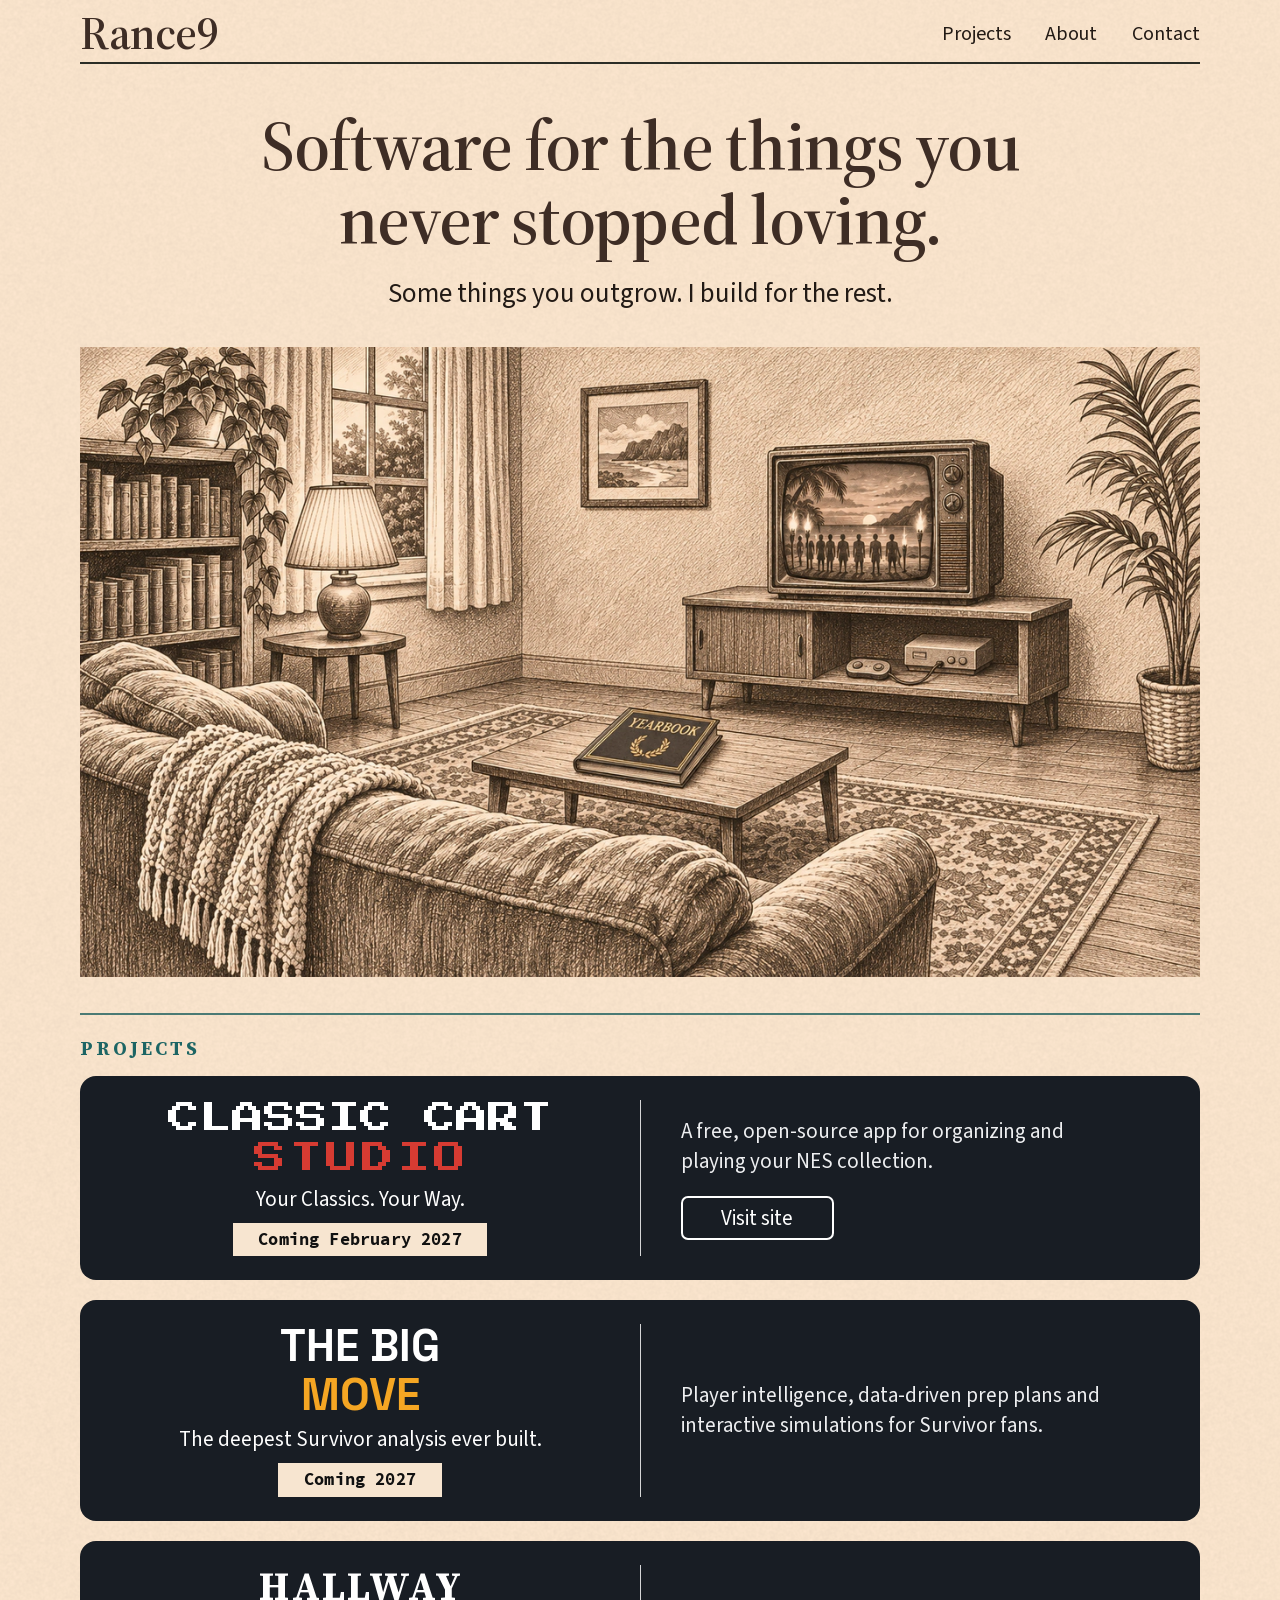
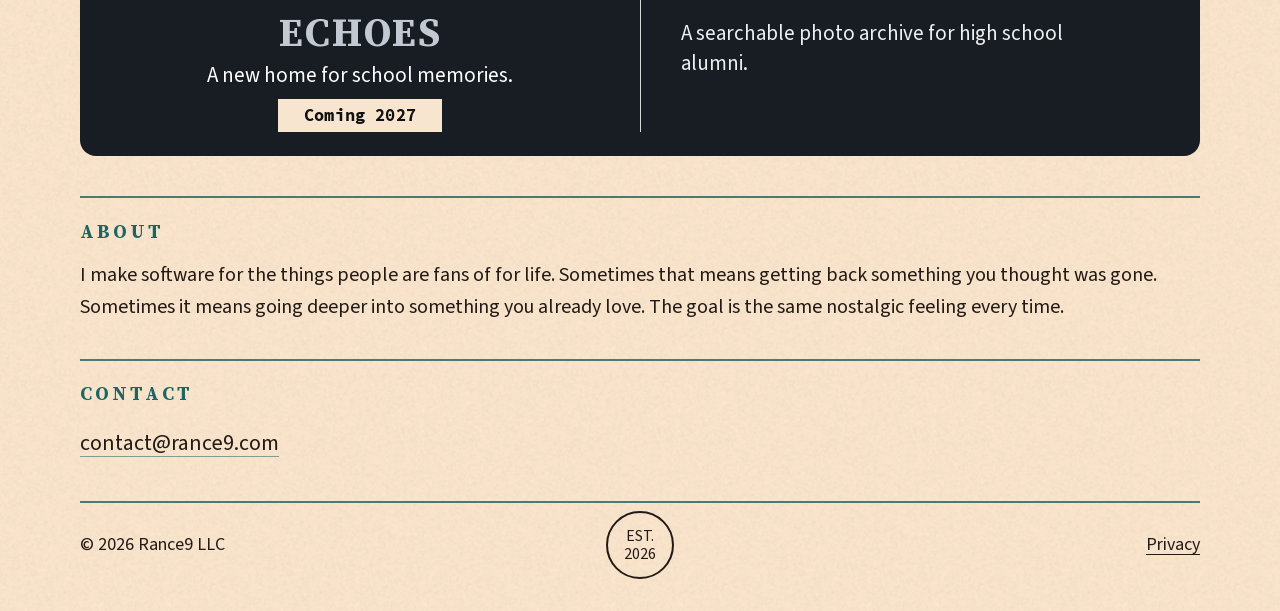
==== index.html @ 5130f021 "Rename Products to Projects, speak in the first person, light the way back - "Products" becomes "Pro" ====
<!doctype html>
<html lang="en">
<head>
  <meta charset="utf-8">
  <meta name="viewport" content="width=device-width, initial-scale=1">
  <meta http-equiv="Content-Security-Policy" content="default-src 'none'; img-src 'self'; style-src 'self'; font-src 'self'; script-src 'self'; base-uri 'none'; form-action 'none'; object-src 'none'">
  <title>Rance9</title>
  <meta name="description" content="Software for the things you never stopped loving.">
  <link rel="canonical" href="https://rance9.com/">
  <meta name="color-scheme" content="light">
  <meta name="theme-color" content="#F7E2CA">
  <meta property="og:type" content="website">
  <meta property="og:site_name" content="Rance9">
  <meta property="og:title" content="Rance9">
  <meta property="og:description" content="Software for the things you never stopped loving.">
  <meta property="og:url" content="https://rance9.com/">
  <meta property="og:image" content="https://rance9.com/assets/images/social-preview.png">
  <meta property="og:image:type" content="image/png">
  <meta property="og:image:width" content="1200">
  <meta property="og:image:height" content="630">
  <meta property="og:image:alt" content="The Rance9 name in a dark serif on cream paper, above a thin teal rule and the line: Software for the things you never stopped loving.">
  <meta name="twitter:card" content="summary_large_image">
  <meta name="twitter:title" content="Rance9">
  <meta name="twitter:description" content="Software for the things you never stopped loving.">
  <meta name="twitter:image" content="https://rance9.com/assets/images/social-preview.png">
  <meta name="twitter:image:alt" content="The Rance9 name in a dark serif on cream paper, above a thin teal rule and the line: Software for the things you never stopped loving.">
  <link rel="icon" href="assets/icons/favicon.ico" sizes="16x16 32x32 48x48">
  <link rel="icon" href="assets/icons/favicon.svg" type="image/svg+xml">
  <link rel="apple-touch-icon" href="assets/icons/apple-touch-icon.png">
  <link rel="preload" href="assets/fonts/SourceSerif4Display-Semibold.woff2" as="font" type="font/woff2" crossorigin>
  <link rel="preload" href="assets/fonts/SourceSans3-Regular.woff2" as="font" type="font/woff2" crossorigin>
  <link rel="stylesheet" href="assets/css/styles.css">
  <script src="assets/js/easter-egg.js" defer></script>
</head>
<body>
  <a class="skip-link" href="#main">Skip to content</a>

  <header class="site-header">
    <div class="wrap header-inner">
      <a class="wordmark" href="./" aria-current="page">Rance9</a>
      <nav class="site-nav" aria-label="Main">
        <ul>
          <li><a href="#projects">Projects</a></li>
          <li><a href="#about">About</a></li>
          <li><a href="#contact">Contact</a></li>
        </ul>
      </nav>
    </div>
  </header>

  <main id="main" tabindex="-1">
    <div class="wrap">
      <section class="intro" aria-labelledby="headline">
        <h1 id="headline">Software for the things you never stopped loving.</h1>
        <p class="lede">Some things you outgrow. I build for the rest.</p>
        <div class="hero">
          <picture>
            <source type="image/webp"
              srcset="assets/images/hero-640.webp 640w, assets/images/hero-960.webp 960w, assets/images/hero-1280.webp 1280w, assets/images/hero-1672.webp 1672w, assets/images/hero-2560.webp 2560w, assets/images/hero-3344.webp 3344w"
              sizes="(min-width: 1200px) 1120px, (min-width: 800px) calc(100vw - 80px), 90vw">
            <img src="assets/images/hero-1280.jpg" width="1672" height="941" fetchpriority="high"
              alt="Sepia engraving of a living room with a sofa, bookshelves, a yearbook on a coffee table, and a vintage television and game console.">
          </picture>
          <svg class="room-dark" viewBox="0 0 1280 720" preserveAspectRatio="none" focusable="false" aria-hidden="true" data-room-dark hidden>
            <defs>
              <radialGradient id="rd-falloff" gradientUnits="userSpaceOnUse" cx="887" cy="205" r="560">
                <stop offset="0" stop-color="#000"/>
                <stop offset="0.16" stop-color="#3A3A3A"/>
                <stop offset="0.45" stop-color="#C8C8C8"/>
                <stop offset="1" stop-color="#FFF"/>
              </radialGradient>
              <radialGradient id="rd-moon" gradientUnits="userSpaceOnUse" cx="320" cy="110" r="190">
                <stop offset="0" stop-color="#000" stop-opacity="0.55"/>
                <stop offset="1" stop-color="#000" stop-opacity="0"/>
              </radialGradient>
              <radialGradient id="rd-tvlight" gradientUnits="userSpaceOnUse" cx="887" cy="240" r="420">
                <stop offset="0" stop-color="#8FB8FF" stop-opacity="0.22"/>
                <stop offset="1" stop-color="#8FB8FF" stop-opacity="0"/>
              </radialGradient>
              <mask id="rd-mask" maskUnits="userSpaceOnUse" x="0" y="0" width="1280" height="720">
                <rect width="1280" height="720" fill="url(#rd-falloff)"/>
                <rect width="1280" height="720" fill="url(#rd-moon)"/>
                <use href="#hs-tv" fill="#000"/>
              </mask>
              <filter id="rd-glow" x="-50%" y="-50%" width="200%" height="200%">
                <feGaussianBlur stdDeviation="2.2" result="blur"/>
                <feMerge><feMergeNode in="blur"/><feMergeNode in="blur"/><feMergeNode in="SourceGraphic"/></feMerge>
              </filter>
              <path id="rd-star" d="M0-6L1.47-2.02 5.71-1.85 2.38.77 3.53 4.85 0 2.5-3.53 4.85-2.38.77-5.71-1.85-1.47-2.02Z"/>
            </defs>
            <rect width="1280" height="720" fill="#060918" fill-opacity="0.88" mask="url(#rd-mask)"/>
            <rect width="1280" height="720" fill="url(#rd-tvlight)"/>
            <g class="rd-glow" filter="url(#rd-glow)">
              <use href="#rd-star" transform="translate(468 42) rotate(10) scale(1.3)"/>
              <use href="#rd-star" transform="translate(530 178) rotate(-15) scale(.8)"/>
              <use href="#rd-star" transform="translate(640 18) scale(.55)"/>
              <use href="#rd-star" transform="translate(760 40) rotate(20)"/>
              <use href="#rd-star" transform="translate(835 72) scale(.6)"/>
              <use href="#rd-star" transform="translate(905 30) rotate(12) scale(.75)"/>
              <use href="#rd-star" transform="translate(1000 38) rotate(-8) scale(1.35)"/>
              <use href="#rd-star" transform="translate(1082 98) rotate(14) scale(.7)"/>
              <use href="#rd-star" transform="translate(1078 215) rotate(5) scale(.6)"/>
              <use href="#rd-star" transform="translate(745 232) rotate(30) scale(.85)"/>
              <use href="#rd-star" transform="translate(470 262) rotate(-20) scale(.7)"/>
            </g>
          </svg>
          <span class="rd-switch" aria-hidden="true"></span>
          <p class="rd-hint" aria-hidden="true" data-room-hint hidden><span class="rd-hint-keys">↑↑↓↓←→←→ B A</span><span class="rd-hint-touch">SWIPE ↑↑↓↓←→←→</span></p>
          <svg class="hotspots" viewBox="0 0 1280 720" preserveAspectRatio="none" focusable="false">
            <defs>
              <filter id="hotspot-glow" x="-25%" y="-25%" width="150%" height="150%">
                <feGaussianBlur in="SourceGraphic" stdDeviation="5" result="blur"/>
                <feMerge><feMergeNode in="blur"/><feMergeNode in="SourceGraphic"/></feMerge>
              </filter>
              <path id="hs-tv" vector-effect="non-scaling-stroke" d="M816 129H959Q973 129 973 143V254Q973 268 959 268H816Q802 268 802 254V143Q802 129 816 129Z"/>
              <path id="hs-console" vector-effect="non-scaling-stroke" d="M962 328L1044 331V365L1023 375L945 369L942 340Z"/>
              <path id="hs-controller" vector-effect="non-scaling-stroke" d="M887 356H916Q927 356 927 367.5Q927 379 916 379H887Q876 379 876 367.5Q876 356 887 356Z"/>
              <path id="hs-yearbook" vector-effect="non-scaling-stroke" d="M630 411L731 424L737 446L690 505L568 487L563 474Z"/>
              <path id="hs-lamp" vector-effect="non-scaling-stroke" d="M264 159L296 152H304L335 159L365 249L364 254L310 255L312 262L322 267L330 284V306L322 322L321 333H282L281 322L272 306L271 284L279 267L290 262L292 255L234 254L233 249Z"/>
              <path id="hs-picture" vector-effect="non-scaling-stroke" d="M573 47L716 37L718 184L573 183Z"/>
            </defs>
            <g class="hotspot" role="button" tabindex="0" aria-label="The Big Move" data-tv-trigger hidden>
              <use class="hs-halo" href="#hs-tv"/><use class="hs-shape" href="#hs-tv"/>
            </g>
            <a class="hotspot" href="https://classiccartstudio.com" target="_blank" rel="noopener" aria-label="Classic Cart Studio (opens in a new tab)" data-product-link="ccs">
              <use class="hs-halo" href="#hs-console"/><use class="hs-halo" href="#hs-controller"/>
              <use class="hs-shape" href="#hs-console"/><use class="hs-shape" href="#hs-controller"/>
            </a>
            <a class="hotspot" href="https://hallwayechoes.com" target="_blank" rel="noopener" aria-label="Hallway Echoes (opens in a new tab)" data-product-link="he">
              <use class="hs-halo" href="#hs-yearbook"/><use class="hs-shape" href="#hs-yearbook"/>
            </a>
            <g class="hotspot" aria-hidden="true" data-lamp hidden><use class="hs-shape" href="#hs-lamp"/></g>
            <g class="hotspot" role="button" tabindex="0" aria-label="Play Cartridge Catch" data-picture hidden>
              <use class="hs-halo" href="#hs-picture"/><use class="hs-shape" href="#hs-picture"/>
            </g>
          </svg>
          <div class="tv-ad" data-tv-ad hidden aria-hidden="true">
            <p class="tv-ad-title">The Big Move</p>
            <p class="tv-ad-release">Coming in 2027</p>
          </div>
          <div class="tv-game" role="group" aria-label="Cartridge Catch" tabindex="-1" data-game hidden>
            <canvas class="tv-game-screen" width="160" height="130" aria-hidden="true"></canvas>
            <button class="tv-game-close" type="button" aria-label="Close game" data-game-close>×</button>
          </div>
          <div class="bunny-hunt" role="group" aria-label="Dust Bunny Hunt" tabindex="-1" data-hunt hidden>
            <p class="hunt-hud" aria-hidden="true" data-hunt-hud hidden><span>BUSTED <b data-hunt-score>0</b></span><span>TIME <b data-hunt-time>30</b></span></p>
            <div class="hunt-field" data-hunt-field></div>
            <div class="hunt-card" data-hunt-card>
              <p class="hunt-kicker" data-hunt-kicker>SECRET UNLOCKED</p>
              <p class="hunt-title" data-hunt-title>DUST BUNNY HUNT</p>
              <p class="hunt-text" data-hunt-text></p>
              <button class="hunt-button" type="button" data-hunt-go>Start</button>
            </div>
            <button class="tv-game-close" type="button" aria-label="Close Dust Bunny Hunt" data-hunt-close>×</button>
          </div>
          <p class="visually-hidden" aria-live="polite" data-tv-status></p>
        </div>
      </section>

      <section class="section" id="projects" aria-labelledby="projects-label">
        <h2 class="section-label" id="projects-label">PROJECTS</h2>
        <article class="product-card" aria-labelledby="product-name" data-product="ccs">
          <div class="product-id">
            <h3 class="product-name" id="product-name"><span class="product-name-top">CLASSIC CART</span> <span class="product-name-bottom">STUDIO</span></h3>
            <p class="product-tagline">Your Classics. Your Way.</p>
            <p class="product-release">Coming February 2027</p>
          </div>
          <div class="product-info">
            <p class="product-description">A free, open-source app for organizing and playing your NES collection.</p>
            <a class="button" href="https://classiccartstudio.com" target="_blank" rel="noopener">Visit site<span class="visually-hidden"> (Classic Cart Studio, opens in a new tab)</span></a>
          </div>
        </article>
        <article class="product-card" aria-labelledby="product-name-tbm" data-product="tbm">
          <div class="product-id">
            <h3 class="product-name product-name--tbm" id="product-name-tbm"><span class="product-name-top">THE BIG</span> <span class="product-name-bottom">MOVE</span></h3>
            <p class="product-tagline">The deepest Survivor analysis ever built.</p>
            <p class="product-release">Coming 2027</p>
          </div>
          <div class="product-info">
            <p class="product-description">Player intelligence, data-driven prep plans and interactive simulations for Survivor fans.</p>
          </div>
        </article>
        <article class="product-card" aria-labelledby="product-name-he" data-product="he">
          <div class="product-id">
            <h3 class="product-name product-name--he" id="product-name-he"><span class="product-name-top">HALLWAY</span> <span class="product-name-bottom">ECHOES</span></h3>
            <p class="product-tagline">A new home for school memories.</p>
            <p class="product-release">Coming 2027</p>
          </div>
          <div class="product-info">
            <p class="product-description">A searchable photo archive for high school alumni.</p>
          </div>
        </article>
      </section>

      <section class="section" id="about" aria-labelledby="about-label">
        <h2 class="section-label" id="about-label">ABOUT</h2>
        <p class="body-copy">I make software for the things people are fans of for life. Sometimes that means getting back something you thought was gone. Sometimes it means going deeper into something you already love. The goal is the same nostalgic feeling every time.</p>
      </section>

      <section class="section" id="contact" aria-labelledby="contact-label">
        <h2 class="section-label" id="contact-label">CONTACT</h2>
        <p class="contact-line"><a class="email" href="mailto:contact@rance9.com">contact@rance9.com</a></p>
      </section>
    </div>
  </main>

  <footer class="site-footer">
    <div class="wrap footer-inner">
      <p class="copyright">© 2026 Rance9 LLC</p>
      <div class="stamp-wrap">
        <p class="stamp"><span aria-hidden="true">EST.<br>2026</span><span class="visually-hidden">Established 2026</span></p>
      </div>
      <p class="footer-link"><a href="privacy/">Privacy</a></p>
    </div>
  </footer>

  <dialog class="product-modal" aria-labelledby="product-modal-name" data-product-modal>
    <div class="product-modal-body">
      <h2 class="product-name product-modal-name" id="product-modal-name" data-modal-name>Classic Cart Studio</h2>
      <p class="product-tagline" data-modal-tagline></p>
      <p class="product-modal-blurb" data-modal-blurb></p>
      <p class="product-release" data-modal-release></p>
      <a class="pill" href="https://classiccartstudio.com" target="_blank" rel="noopener" data-modal-link>Visit site<span class="visually-hidden" data-modal-link-note></span></a>
      <button class="tv-game-close" type="button" aria-label="Close" data-modal-close>×</button>
    </div>
  </dialog>
</body>
</html>
---- assets/css/styles.css ----
/* Rance9 — site styles. Fonts are self-hosted; see assets/fonts for licences. */

@font-face {
  font-family: "Source Serif 4 Display";
  font-style: normal;
  font-weight: 600;
  font-display: swap;
  src: url("../fonts/SourceSerif4Display-Semibold.woff2") format("woff2");
}
@font-face {
  font-family: "Source Serif 4";
  font-style: normal;
  font-weight: 700;
  font-display: swap;
  src: url("../fonts/SourceSerif4-Bold.woff2") format("woff2");
}
@font-face {
  font-family: "Source Sans 3";
  font-style: normal;
  font-weight: 400;
  font-display: swap;
  src: url("../fonts/SourceSans3-Regular.woff2") format("woff2");
}
@font-face {
  font-family: "Source Code Pro";
  font-style: normal;
  font-weight: 700;
  font-display: swap;
  src: url("../fonts/SourceCodePro-Bold.woff2") format("woff2");
}
@font-face {
  font-family: "Press Start 2P";
  font-style: normal;
  font-weight: 400;
  font-display: swap;
  src: url("../fonts/PressStart2P-Regular.ttf") format("truetype");
}
@font-face {
  font-family: "Space Grotesk";
  font-style: normal;
  font-weight: 700;
  font-display: swap;
  src: url("../fonts/SpaceGrotesk-Bold.woff2") format("woff2");
}

:root {
  --paper: #F7E2CA;
  --ink: #221A15;
  --ink-brown: #3E2D25;
  --rule-dark: #2B2D26;
  --teal: #1D6564;
  --teal-rule: #4A7A74;
  --card: #181D24;
  --card-text: #FFFFFF;
  --card-soft: #EEEFF1;
  --card-rule: rgba(255, 255, 255, 0.82);
  --studio-red: #D63B32;
  --label-bg: #F7E5D0;
  --focus: #1D6564;
  --glow: #FFF4D6;
  --tbm-gold: #F5A623;
  --he-silver: #C3C9D2;

  --serif-display: "Source Serif 4 Display", "Source Serif 4", Georgia, "Times New Roman", serif;
  --serif: "Source Serif 4", Georgia, "Times New Roman", serif;
  --sans: "Source Sans 3", "Segoe UI", system-ui, -apple-system, "Helvetica Neue", Arial, sans-serif;
  --mono: "Source Code Pro", ui-monospace, Consolas, "Courier New", monospace;
  --pixel: "Press Start 2P", ui-monospace, monospace;
  --grotesk: "Space Grotesk", "Segoe UI", system-ui, -apple-system, Arial, sans-serif;
  --georgia: Georgia, "Source Serif 4", "Times New Roman", serif;

  --max: 1120px;
  --gutter: clamp(16px, 5vw, 40px);
}

*,
*::before,
*::after { box-sizing: border-box; }

[hidden] { display: none !important; }

html {
  -webkit-text-size-adjust: 100%;
  text-size-adjust: 100%;
}

body {
  margin: 0;
  background: var(--paper) url("../images/paper.webp") repeat;
  color: var(--ink);
  font-family: var(--sans);
  font-size: 1.125rem;
  line-height: 1.55;
  text-rendering: optimizeLegibility;
}

img,
svg { display: block; max-width: 100%; }

h1, h2, h3, p { margin: 0; }

a { color: inherit; }

:focus-visible {
  outline: 3px solid var(--focus);
  outline-offset: 3px;
  border-radius: 2px;
}
main:focus { outline: none; }

.visually-hidden {
  position: absolute !important;
  width: 1px;
  height: 1px;
  margin: -1px;
  padding: 0;
  overflow: hidden;
  clip: rect(0 0 0 0);
  clip-path: inset(50%);
  white-space: nowrap;
  border: 0;
}

.skip-link {
  position: absolute;
  left: var(--gutter);
  top: -200px;
  z-index: 10;
  padding: 0.6rem 1rem;
  background: var(--ink);
  color: var(--paper);
  font-weight: 400;
  text-decoration: none;
}
.skip-link:focus { top: 0.75rem; outline-color: var(--paper); outline-offset: 2px; }

.wrap {
  width: 100%;
  max-width: calc(var(--max) + 2 * var(--gutter));
  margin-inline: auto;
  padding-inline: var(--gutter);
}

/* Header ---------------------------------------------------------------- */

.header-inner {
  display: flex;
  flex-wrap: wrap;
  align-items: center;
  justify-content: space-between;
  column-gap: 1.5rem;
  padding-top: 0.5rem;
  padding-bottom: 0.35rem;
  position: relative;
}
.header-inner::after {
  content: "";
  position: absolute;
  left: var(--gutter);
  right: var(--gutter);
  bottom: 0;
  border-bottom: 2px solid var(--rule-dark);
}

.wordmark {
  font-family: var(--serif-display);
  font-weight: 600;
  font-size: clamp(2.125rem, 1.6rem + 1.6vw, 2.875rem);
  line-height: 1.1;
  letter-spacing: -0.01em;
  color: var(--ink-brown);
  text-decoration: none;
  display: inline-flex;
  align-items: center;
  min-height: 44px;
}

.site-nav ul {
  list-style: none;
  margin: 0;
  padding: 0;
  display: flex;
  flex-wrap: wrap;
  column-gap: clamp(0.25rem, 1.2vw, 1rem);
  margin-right: -0.6rem;
}
.site-nav a {
  display: inline-flex;
  align-items: center;
  min-height: 44px;
  padding: 0 0.6rem;
  font-size: 1.25rem;
  color: var(--ink);
  text-decoration: none;
  text-underline-offset: 0.25em;
  text-decoration-thickness: 1px;
}
.site-nav a:hover { text-decoration-line: underline; }

/* Intro ----------------------------------------------------------------- */

.intro {
  padding-top: clamp(1.75rem, 1rem + 2.5vw, 2.75rem);
  text-align: center;
}

.intro h1 {
  font-family: var(--serif-display);
  font-weight: 600;
  font-size: clamp(2.125rem, 1.15rem + 4.15vw, 4.375rem);
  line-height: 1.06;
  letter-spacing: -0.018em;
  color: var(--ink-brown);
  max-width: 11.4em;
  margin-inline: auto;
  text-wrap: pretty;
}

.lede {
  margin-top: clamp(0.75rem, 0.5rem + 0.8vw, 1.15rem);
  font-size: clamp(1.25rem, 1rem + 0.9vw, 1.6875rem);
  line-height: 1.35;
  color: var(--ink);
  text-wrap: balance;
}

.hero {
  position: relative;
  margin-top: clamp(1.5rem, 1rem + 1.8vw, 2.25rem);
}
.hero img {
  width: 100%;
  height: auto;
}

/* Lights out: the lamp darkens the room; the TV keeps glowing and
   glow-in-the-dark stars (and a hint) appear on the wall. */
.room-dark {
  position: absolute;
  inset: 0;
  width: 100%;
  height: 100%;
  max-width: none;
  pointer-events: none;
  opacity: 0;
  transition: opacity 0.45s ease;
}
.hero.is-dark .room-dark { opacity: 1; }
.room-dark .rd-glow { fill: #DDFFB8; }

/* The glow-in-the-dark hint under the picture: the keyboard code on
   computers, the swipe version on touch screens. HTML (not SVG) so it never
   shrinks below a readable size on phones. */
.rd-hint {
  position: absolute;
  left: 48%;
  top: 28%;
  transform: translateX(-50%);
  margin: 0;
  white-space: nowrap;
  font-family: var(--sans);
  font-size: clamp(9px, 1.05vw, 13px);
  line-height: 1.2;
  letter-spacing: 0.12em;
  color: #DDFFB8;
  text-shadow: 0 0 4px rgba(190, 255, 150, 0.9), 0 0 10px rgba(160, 255, 120, 0.6);
  pointer-events: none;
  opacity: 0;
  transition: opacity 0.45s ease;
}
.hero.is-dark .rd-hint { opacity: 1; }

/* In the dark, the lamp's switch glows so it is obvious how to turn the
   lights back on (the whole lamp stays clickable). Socket at (303, 258). */
.rd-switch {
  position: absolute;
  left: 23.672%;
  top: 35.833%;
  width: clamp(7px, 0.9%, 12px);
  aspect-ratio: 1 / 1;
  border-radius: 50%;
  transform: translate(-50%, -50%);
  background: #FFE7A3;
  box-shadow: 0 0 4px 2px rgba(255, 214, 120, 0.95), 0 0 14px 6px rgba(255, 196, 80, 0.5);
  pointer-events: none;
  opacity: 0;
  transition: opacity 0.45s ease;
}
.hero.is-dark .rd-switch {
  opacity: 1;
  animation: rd-switch-pulse 2.4s ease-in-out infinite;
}
@keyframes rd-switch-pulse {
  50% { box-shadow: 0 0 6px 3px rgba(255, 214, 120, 1), 0 0 24px 11px rgba(255, 196, 80, 0.6); }
}
.rd-hint-touch { display: none; }
@media (hover: none) and (pointer: coarse) {
  .rd-hint-keys { display: none; }
  .rd-hint-touch { display: inline; }
  /* With the lights out, swipes on the picture enter the code instead of scrolling. */
  .hero.is-dark { touch-action: none; }
}

/* Cartridge Catch: the TV screen zooms up into a small game. Position and
   size are set by the script (custom properties) so the screen grows out of
   the TV and stays on the page. */
.tv-game {
  position: absolute;
  z-index: 5;
  left: var(--game-x, 62.656%);
  top: var(--game-y, 17.917%);
  width: var(--game-w, 13.359%);
  height: var(--game-h, 19.306%);
  border-radius: 6% / 7.5%;
  overflow: hidden;
  background: #181D24;
  box-shadow: 0 0 0 3px #2B2D26, 0 12px 32px rgba(0, 0, 0, 0.45);
  touch-action: none;
  -webkit-user-select: none;
  user-select: none;
  transition: left 0.35s ease, top 0.35s ease, width 0.35s ease, height 0.35s ease;
}
.tv-game:focus { outline: none; }
.hero.is-dark .tv-game { box-shadow: 0 0 0 3px #2B2D26, 0 0 48px rgba(143, 184, 255, 0.45); }
.tv-game-screen {
  display: block;
  width: 100%;
  height: 100%;
  image-rendering: pixelated;
  cursor: pointer;
}
.tv-game[data-state="play"] .tv-game-screen { cursor: none; }
.tv-game-close {
  position: absolute;
  top: 6px;
  right: 6px;
  width: 32px;
  height: 32px;
  padding: 0;
  display: flex;
  align-items: center;
  justify-content: center;
  border: 2px solid var(--paper);
  border-radius: 50%;
  background: rgba(24, 29, 36, 0.85);
  color: var(--paper);
  font: 700 1.25rem/1 var(--sans);
  cursor: pointer;
}
.tv-game-close:focus-visible { outline: 3px solid var(--paper); outline-offset: 2px; }

/* Dust Bunny Hunt (secret): the whole picture is the playfield. */
.bunny-hunt {
  position: absolute;
  inset: 0;
  z-index: 4;
  -webkit-user-select: none;
  user-select: none;
  touch-action: manipulation;
}
.bunny-hunt:focus { outline: none; }
.hunt-hud {
  position: absolute;
  top: 8px;
  left: 50%;
  transform: translateX(-50%);
  display: flex;
  gap: 1.25em;
  margin: 0;
  padding: 0.6em 1em;
  border-radius: 8px;
  background: rgba(24, 29, 36, 0.88);
  color: var(--paper);
  font: 8px/1 var(--pixel);
  white-space: nowrap;
}
.hunt-hud b { color: var(--tbm-gold); font-weight: 400; }
@media (min-width: 560px) { .hunt-hud { font-size: 16px; } }
.hunt-field { position: absolute; inset: 0; }
.hunt-bunny {
  position: absolute;
  width: clamp(30px, 4.4%, 56px);
  padding: 10px; /* a 44 px+ tap target even when the bunny is small */
  box-sizing: content-box;
  border: 0;
  border-radius: 8px;
  background: none;
  transform: translate(-50%, calc(-100% + 10px));
  cursor: pointer;
}
.hunt-bunny svg {
  display: block;
  width: 100%;
  height: auto;
  transform-origin: 50% 100%;
  animation: hunt-pop 0.18s ease-out, hunt-wiggle 0.5s ease-in-out 0.18s infinite alternate;
}
.hunt-bunny.is-leaving svg { animation: hunt-hide 0.15s ease-in forwards; }
.hunt-bunny:focus-visible { outline: 3px solid var(--paper); outline-offset: 0; }
.hunt-poof {
  position: absolute;
  width: 0;
  height: 0;
  pointer-events: none;
}
.hunt-poof i {
  position: absolute;
  left: -2px;
  top: -2px;
  width: 4px;
  height: 4px;
  background: #A49F99;
  animation: hunt-puff 0.5s ease-out forwards;
}
.hunt-poof b {
  position: absolute;
  left: 0;
  top: -1.5em;
  transform: translateX(-50%);
  color: var(--tbm-gold);
  font: 400 16px/1 var(--pixel);
  text-shadow: 0 2px 0 #181D24;
  animation: hunt-rise 0.6s ease-out forwards;
}
.hunt-card {
  position: absolute;
  left: 50%;
  top: 50%;
  transform: translate(-50%, -50%);
  width: min(26rem, calc(100vw - 32px));
  padding: 1.5rem 1.25rem 1.25rem;
  border-radius: 14px;
  background: var(--card);
  color: var(--card-text);
  text-align: center;
  box-shadow: 0 18px 48px rgba(0, 0, 0, 0.4);
}
.hunt-kicker { font: 8px/1.5 var(--pixel); letter-spacing: 0.1em; color: var(--tbm-gold); }
.hunt-title { margin-top: 0.6rem; font: 16px/1.4 var(--pixel); color: var(--paper); }
.hunt-text { margin-top: 0.75rem; font-size: 1.0625rem; line-height: 1.45; color: var(--card-soft); }
.hunt-button {
  display: inline-flex;
  align-items: center;
  justify-content: center;
  min-height: 44px;
  margin-top: 1rem;
  padding: 0.3rem 2.2rem;
  border: 2px solid var(--card-text);
  border-radius: 999px;
  background: transparent;
  color: var(--card-text);
  font: 400 1.1875rem/1.2 var(--sans);
  cursor: pointer;
}
.hunt-button:hover { background: var(--card-text); color: var(--card); }
.hunt-button:focus-visible { outline: 3px solid var(--paper); outline-offset: 3px; }
@keyframes hunt-pop { from { transform: scale(0.2, 0); } to { transform: none; } }
@keyframes hunt-wiggle { from { transform: rotate(-5deg); } to { transform: rotate(5deg); } }
@keyframes hunt-hide { to { transform: scale(0.2, 0); } }
@keyframes hunt-puff { to { transform: translate(var(--dx), var(--dy)); opacity: 0; } }
@keyframes hunt-rise { to { transform: translate(-50%, -1.2em); opacity: 0; } }

/* Product pop-up from the yearbook and the console: the product's own look,
   a short blurb, its release, and a pill that opens the site in a new tab. */
.product-modal {
  border: 0;
  padding: 0;
  border-radius: 16px;
  width: min(25rem, calc(100vw - 2 * var(--gutter)));
  background: var(--card);
  color: var(--card-text);
  box-shadow: 0 18px 48px rgba(0, 0, 0, 0.35);
}
.product-modal::backdrop { background: rgba(34, 26, 21, 0.55); }
.product-modal-body {
  position: relative;
  padding: 2.25rem 1.5rem 1.6rem;
  text-align: center;
}
.product-modal .product-name { font-size: 24px; }
.product-modal .product-name--he {
  font-family: var(--georgia);
  font-weight: 700;
  font-size: 2rem;
  line-height: 1.05;
  letter-spacing: 0.06em;
}
.product-modal .product-tagline { margin-top: 0.75rem; }
.product-modal-blurb { margin-top: 0.6rem; font-size: 1.125rem; line-height: 1.45; color: var(--card-soft); }
.product-modal .product-release { margin-top: 0.9rem; }
.pill {
  display: inline-flex;
  align-items: center;
  justify-content: center;
  gap: 0.5em;
  min-height: 44px;
  margin-top: 1.25rem;
  padding: 0.55rem 1.6rem;
  border-radius: 999px;
  text-decoration: none;
}
.pill::after { content: "↗"; font-family: var(--sans); font-size: 1.1em; }
.pill:focus-visible { outline: 3px solid var(--paper); outline-offset: 3px; }
.product-modal .pill { display: flex; width: fit-content; margin-inline: auto; }
.product-modal[data-theme="ccs"] .pill {
  background: var(--studio-red);
  color: #FFFFFF;
  font: 400 16px/1 var(--pixel);
  box-shadow: 0 4px 0 #8E1F19;
}
.product-modal[data-theme="ccs"] .pill:active { transform: translateY(2px); box-shadow: 0 2px 0 #8E1F19; }
.product-modal[data-theme="he"] .pill {
  background: var(--he-silver);
  color: #0B0D10;
  font: 700 1.1875rem/1 var(--georgia);
  letter-spacing: 0.04em;
}
.product-modal .pill:hover { filter: brightness(1.08); }
.product-modal .tv-game-close { top: 10px; right: 10px; }

/* Illustration hotspots: clickable objects drawn over the hero image in the
   image's own 1280 x 720 coordinate space, so they scale with it. */
.hotspots {
  position: absolute;
  inset: 0;
  width: 100%;
  height: 100%;
  max-width: none;
  overflow: visible;
  pointer-events: none;
}
.hotspot { cursor: pointer; }
.hotspot:focus-visible { outline: none; }
.hotspot use {
  fill: var(--glow);
  fill-opacity: 0;
  stroke: none;
}
.hotspot .hs-shape { pointer-events: fill; }
.hotspot .hs-halo { fill: none; pointer-events: none; }

@media (hover: hover) {
  /* Overlay blending warms the object up like a light coming on while keeping its detail. */
  .hotspot:hover .hs-shape {
    fill-opacity: 0.55;
    mix-blend-mode: overlay;
    stroke: var(--glow);
    stroke-opacity: 0.9;
    stroke-width: 1.5px;
    filter: url(#hotspot-glow);
    animation: hotspot-flicker 0.6s linear;
  }
}

/* Keyboard focus: a dark ring inside a light ring, visible on any part of the picture. */
.hotspot:focus-visible .hs-halo { stroke: var(--glow); stroke-width: 7px; }
.hotspot:focus-visible .hs-shape {
  fill-opacity: 0.22;
  mix-blend-mode: normal;
  filter: none;
  stroke: var(--ink);
  stroke-opacity: 1;
  stroke-width: 3px;
}

/* TV "commercial": shown on the screen for a few seconds after the TV is
   chosen. The box matches the screen glass at (802, 129)-(973, 268). */
.tv-ad {
  position: absolute;
  left: 62.656%;
  top: 17.917%;
  width: 13.359%;
  height: 19.306%;
  border-radius: 8.2% / 10.1%;
  overflow: hidden;
  container-type: size;
  display: flex;
  flex-direction: column;
  align-items: center;
  justify-content: center;
  text-align: center;
  color: #F1F5F9;
  background:
    repeating-linear-gradient(to bottom, rgba(0, 0, 0, 0) 0 2px, rgba(0, 0, 0, 0.22) 2px 3px),
    radial-gradient(ellipse at 50% 45%, #1E2235 0%, #0A0C12 75%);
  box-shadow: inset 0 0 clamp(3px, 1vw, 14px) rgba(0, 0, 0, 0.75);
  pointer-events: none;
  transform-origin: 50% 50%;
  animation: tv-ad 4.5s linear both;
}
/* On smaller screens the TV is tiny, so the commercial zooms out from it
   (staying inside the picture) to keep the text readable. */
@media (max-width: 1023px) { .tv-ad { transform: scale(1.6); } }
@media (max-width: 559px) { .tv-ad { transform: scale(2.6); } }
/* Sizes are relative to the screen box (container query units). */
.tv-ad-title {
  max-width: 90%;
  font-family: var(--grotesk);
  font-weight: 700;
  font-size: 12cqw;
  line-height: 1.05;
  color: var(--tbm-gold);
  text-shadow: 0 0 0.35em rgba(245, 166, 35, 0.45);
}
.tv-ad-release {
  max-width: 90%;
  margin-top: 5cqh;
  font-family: var(--mono);
  font-weight: 700;
  font-size: 9cqw;
  line-height: 1.2;
  letter-spacing: 0.05em;
  text-transform: uppercase;
}
/* Switch on with a flash, hold, then fade back to the picture. */
@keyframes tv-ad {
  0% { opacity: 0; filter: brightness(3); }
  4% { opacity: 1; filter: brightness(2.2); }
  8% { filter: brightness(1); }
  90% { opacity: 1; }
  100% { opacity: 0; }
}

/* A brief flicker, like an old bulb or tube warming up. */
@keyframes hotspot-flicker {
  0% { opacity: 0; }
  15% { opacity: 1; }
  25% { opacity: 0.25; }
  40% { opacity: 0.9; }
  55% { opacity: 0.45; }
  100% { opacity: 1; }
}

/* Sections -------------------------------------------------------------- */

.section {
  border-top: 2px solid var(--teal-rule);
  padding-top: 1.35rem;
  padding-bottom: 2.25rem;
}
.intro + .section {
  margin-top: clamp(1.75rem, 1.25rem + 1.5vw, 2.25rem);
}

.section-label {
  font-family: var(--serif);
  font-weight: 700;
  font-size: 1.1875rem;
  line-height: 1.2;
  letter-spacing: 0.16em;
  color: var(--teal);
  margin-bottom: 1rem;
}

.body-copy {
  font-size: 1.25rem;
  line-height: 1.6;
}

.contact-line { font-size: 1.375rem; line-height: 1.3; }
.email {
  display: inline-flex;
  align-items: center;
  min-height: 44px;
  color: var(--ink);
  text-decoration-line: underline;
  text-decoration-color: rgba(29, 101, 100, 0.55);
  text-decoration-thickness: 1px;
  text-underline-offset: 0.25em;
  overflow-wrap: anywhere;
}
.email:hover { text-decoration-color: currentColor; }

/* Product card ---------------------------------------------------------- */

.product-card {
  display: grid;
  grid-template-columns: 1fr 1fr;
  align-items: center;
  background: var(--card);
  color: var(--card-text);
  border-radius: 16px;
  padding: 1.5rem 2rem;
  margin-bottom: 0.25rem;
}
.product-card + .product-card { margin-top: 1.25rem; }

.product-id {
  text-align: center;
  padding-right: 2rem;
}

.product-name {
  font-family: var(--pixel);
  font-weight: 400;
  font-size: 32px; /* Press Start 2P is drawn on an 8 px grid: keep multiples of 8. */
  line-height: 1.15;
  letter-spacing: 0;
}
.product-name span { display: block; }
.product-name-top { color: var(--card-text); }
.product-name-bottom {
  color: var(--studio-red);
  margin-top: 0.1em;
  /* One font pixel (1/8 em) of tracking keeps the grid crisp; the negative
     margin cancels the trailing space so the word stays centred. */
  letter-spacing: 0.125em;
  margin-right: -0.125em;
}

/* Each product name follows its own brand: The Big Move (Space Grotesk, gold),
   Hallway Echoes (Georgia, silver). */
.product-card .product-name--tbm {
  font-family: var(--grotesk);
  font-weight: 700;
  font-size: 2.75rem;
  line-height: 1;
  letter-spacing: 0;
}
.product-name--tbm .product-name-bottom {
  color: var(--tbm-gold);
  letter-spacing: 0;
  margin-right: 0;
}
.product-card .product-name--he {
  font-family: var(--georgia);
  font-weight: 700;
  font-size: 2.5rem;
  line-height: 1.05;
  letter-spacing: 0.06em;
}
.product-name--he span { margin-right: -0.06em; }
.product-name--he .product-name-bottom {
  color: var(--he-silver);
  letter-spacing: 0.06em;
}

.product-tagline {
  margin-top: 0.6rem;
  font-size: 1.3125rem;
  line-height: 1.3;
  color: var(--card-text);
}

.product-release {
  display: inline-block;
  margin-top: 0.6rem;
  padding: 0.3rem 1.6rem;
  background: var(--label-bg);
  color: #111111;
  font-family: var(--mono);
  font-weight: 700;
  font-size: 1.0625rem;
  line-height: 1.4;
  letter-spacing: 0.01em;
}

.product-info {
  align-self: stretch;
  display: flex;
  flex-direction: column;
  justify-content: center;
  align-items: flex-start;
  border-left: 1px solid var(--card-rule);
  padding: 0.5rem 0 0.5rem 2.5rem;
}

.product-description {
  font-size: 1.3125rem;
  line-height: 1.45;
  color: var(--card-soft);
  max-width: 20em;
}

.button {
  display: inline-flex;
  align-items: center;
  justify-content: center;
  min-height: 44px;
  margin-top: 1.25rem;
  padding: 0.3rem 2.4rem;
  border: 2px solid var(--card-text);
  border-radius: 7px;
  color: var(--card-text);
  font-size: 1.3125rem;
  line-height: 1.2;
  text-decoration: none;
}
.button:hover {
  background: var(--card-text);
  color: var(--card);
}
.product-card :focus-visible { outline-color: var(--paper); }

/* Footer ---------------------------------------------------------------- */

.footer-inner {
  display: grid;
  grid-template-columns: 1fr auto 1fr;
  align-items: center;
  column-gap: 1rem;
  padding-top: 0.6rem;
  padding-bottom: 2rem;
  position: relative;
}
.footer-inner::before {
  content: "";
  position: absolute;
  top: 0;
  left: var(--gutter);
  right: var(--gutter);
  border-top: 2px solid var(--teal-rule);
}

.copyright { font-size: 1.125rem; }

.stamp-wrap { position: relative; }
.stamp {
  width: 4.25rem;
  height: 4.25rem;
  border: 2px solid var(--ink);
  border-radius: 50%;
  display: flex;
  align-items: center;
  justify-content: center;
  text-align: center;
  font-size: 1rem;
  line-height: 1.1;
}

.footer-link { justify-self: end; font-size: 1.125rem; }
.footer-link a {
  display: inline-flex;
  align-items: center;
  min-height: 44px;
  padding-inline: 0.25rem;
  margin-right: -0.25rem;
  text-underline-offset: 0.2em;
  text-decoration-thickness: 1px;
}

/* Privacy page ---------------------------------------------------------- */

.page-title {
  font-family: var(--serif-display);
  font-weight: 600;
  font-size: clamp(2.125rem, 1.5rem + 2.6vw, 3.5rem);
  line-height: 1.1;
  letter-spacing: -0.015em;
  color: var(--ink-brown);
}
.privacy {
  padding-top: clamp(1.75rem, 1rem + 2.5vw, 2.75rem);
  padding-bottom: 2.25rem;
  max-width: 44rem;
}
.privacy .updated {
  margin-top: 0.5rem;
  font-size: 1rem;
  color: #4A3F38;
}
.privacy h2 {
  font-family: var(--serif);
  font-weight: 700;
  font-size: 1.1875rem;
  letter-spacing: 0.16em;
  color: var(--teal);
  margin-top: 2rem;
  margin-bottom: 0.6rem;
}
.privacy p { font-size: 1.1875rem; line-height: 1.6; }
.privacy p + p { margin-top: 0.85rem; }
.privacy a {
  text-decoration-thickness: 1px;
  text-underline-offset: 0.2em;
  overflow-wrap: anywhere;
}
.privacy .home-link {
  display: inline-flex;
  align-items: center;
  min-height: 44px;
}

/* Responsive ------------------------------------------------------------ */

@media (max-width: 1023px) {
  .product-name { font-size: 24px; }
  .product-card .product-name--tbm { font-size: 2.25rem; }
  .product-card .product-name--he { font-size: 2rem; }
  .product-id { padding-right: 1.5rem; }
  .product-info { padding-left: 1.75rem; }
  .product-card { padding: 1.5rem; }
}

@media (max-width: 679px) {
  .product-card {
    grid-template-columns: 1fr;
    padding: 1.5rem 1.25rem 1.75rem;
  }
  .product-id { padding-right: 0; }
  .product-info {
    align-items: center;
    text-align: center;
    border-left: 0;
    border-top: 1px solid var(--card-rule);
    margin-top: 1.4rem;
    padding: 1.4rem 0 0;
  }
  .product-description { font-size: 1.1875rem; }
  .product-release { padding-inline: 1rem; font-size: 1rem; }
  .button { margin-top: 1.1rem; }
  .body-copy { font-size: 1.1875rem; }
}

@media (max-width: 559px) {
  .header-inner {
    flex-direction: column;
    align-items: flex-start;
    padding-top: 0.6rem;
    padding-bottom: 0.25rem;
  }
  .site-nav ul { margin-left: -0.6rem; margin-right: 0; }
  .site-nav a { font-size: 1.1875rem; }

  .footer-inner {
    grid-template-columns: 1fr auto;
    grid-template-areas:
      "stamp stamp"
      "copy link";
    row-gap: 0.5rem;
    padding-top: 1.1rem;
  }
  .stamp-wrap { grid-area: stamp; justify-self: center; }
  .copyright { grid-area: copy; }
  .footer-link { grid-area: link; }
}

@media (max-width: 379px) {
  .product-card { padding-inline: 0.75rem; }
}

@media (max-width: 359px) {
  .copyright, .footer-link { font-size: 1rem; }
  /* "CLASSIC CART" needs 12 x 24 px; step down one 8 px grid size to stay on one line. */
  .product-name { font-size: 16px; }
  .product-card .product-name--tbm { font-size: 2rem; }
  .product-card .product-name--he { font-size: 1.75rem; }
}

@media (prefers-reduced-motion: reduce) {
  *, *::before, *::after {
    animation: none !important;
    transition: none !important;
    scroll-behavior: auto !important;
  }
}
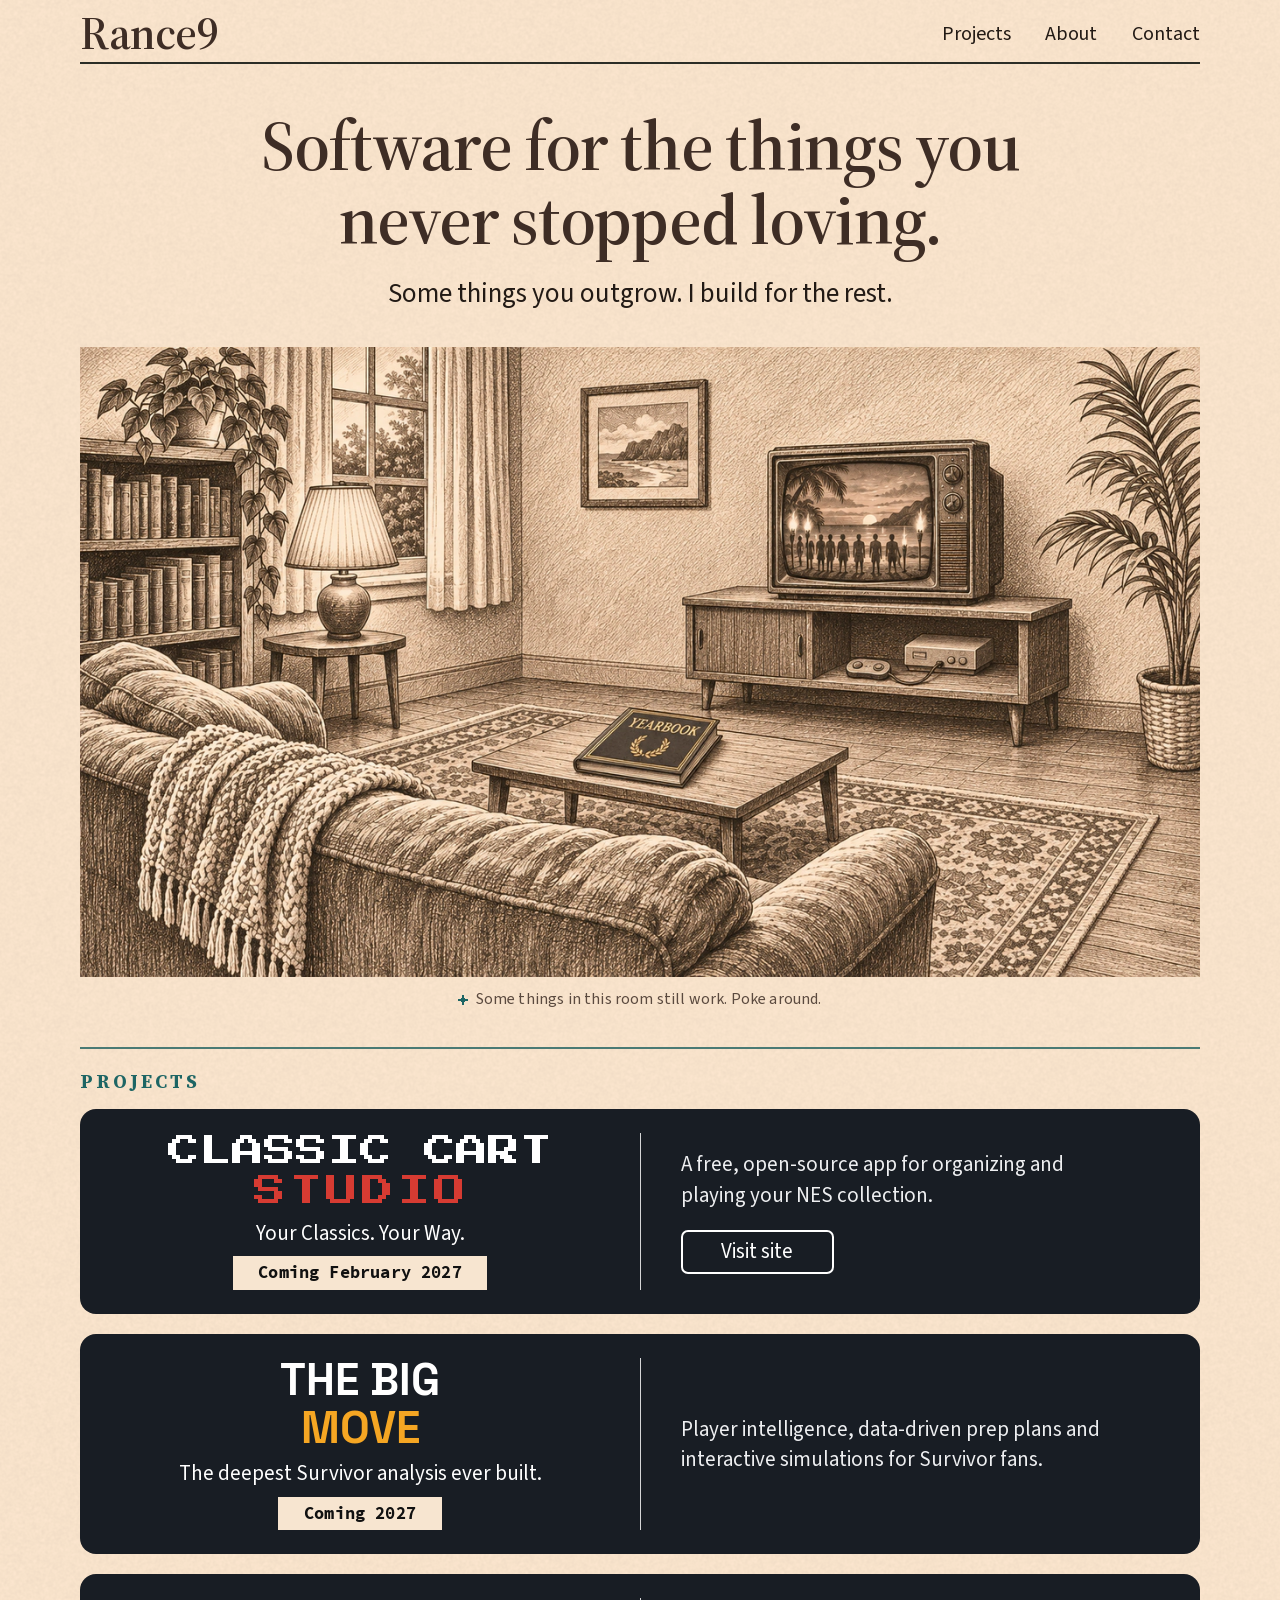
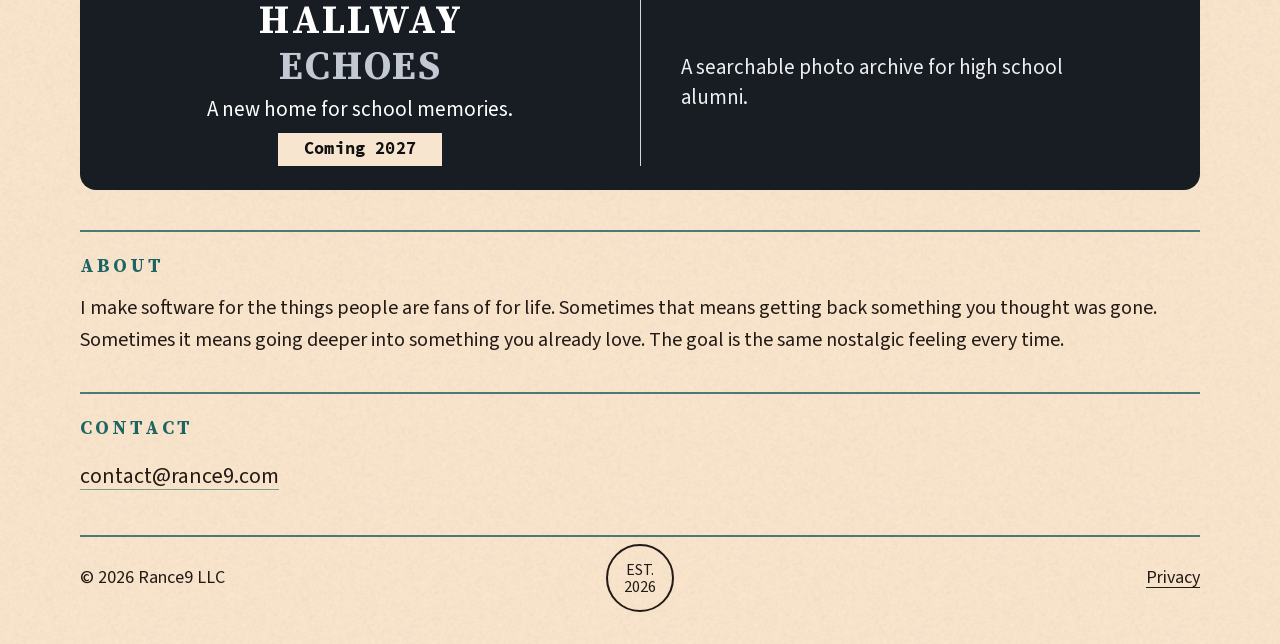
==== commit 78481e08: "Blur the page behind pop-ups and games; hint that the room is clickable - The product pop-ups, the C" ====
--- a/index.html
+++ b/index.html
@@ -138,6 +138,7 @@
             <p class="tv-ad-title">The Big Move</p>
             <p class="tv-ad-release">Coming in 2027</p>
           </div>
+          <div class="play-backdrop" aria-hidden="true" data-play-backdrop hidden></div>
           <div class="tv-game" role="group" aria-label="Cartridge Catch" tabindex="-1" data-game hidden>
             <canvas class="tv-game-screen" width="160" height="130" aria-hidden="true"></canvas>
             <button class="tv-game-close" type="button" aria-label="Close game" data-game-close>×</button>
@@ -155,6 +156,7 @@
           </div>
           <p class="visually-hidden" aria-live="polite" data-tv-status></p>
         </div>
+        <p class="hero-caption"><svg class="hero-caption-icon" viewBox="0 0 7 7" width="10" height="10" aria-hidden="true" focusable="false" shape-rendering="crispEdges"><path fill="currentColor" d="M3 0h1v2h1v1h2v1H5v1H4v2H3V5H2V4H0V3h2V2h1z"/></svg>Some things in this room still work. Poke around.</p>
       </section>
 
       <section class="section" id="projects" aria-labelledby="projects-label">
--- a/assets/css/styles.css
+++ b/assets/css/styles.css
@@ -349,6 +349,17 @@
 }
 .tv-game-close:focus-visible { outline: 3px solid var(--paper); outline-offset: 2px; }
 
+/* Behind the game screen and the hunt's cards: the rest of the page is
+   blurred and dimmed so they stand apart from the project cards below. */
+.play-backdrop {
+  position: fixed;
+  inset: 0;
+  z-index: 3;
+  background: rgba(34, 26, 21, 0.4);
+  -webkit-backdrop-filter: blur(10px);
+  backdrop-filter: blur(10px);
+}
+
 /* Dust Bunny Hunt (secret): the whole picture is the playfield. */
 .bunny-hunt {
   position: absolute;
@@ -471,7 +482,11 @@
   color: var(--card-text);
   box-shadow: 0 18px 48px rgba(0, 0, 0, 0.35);
 }
-.product-modal::backdrop { background: rgba(34, 26, 21, 0.55); }
+.product-modal::backdrop {
+  background: rgba(34, 26, 21, 0.4);
+  -webkit-backdrop-filter: blur(10px);
+  backdrop-filter: blur(10px);
+}
 .product-modal-body {
   position: relative;
   padding: 2.25rem 1.5rem 1.6rem;
@@ -517,6 +532,22 @@
 }
 .product-modal .pill:hover { filter: brightness(1.08); }
 .product-modal .tv-game-close { top: 10px; right: 10px; }
+
+/* A quiet hint, caption-style, that the picture is worth exploring. */
+.hero-caption {
+  margin-top: 0.7rem;
+  font-size: 1rem;
+  line-height: 1.4;
+  letter-spacing: 0.01em;
+  color: #5B4A3F;
+  text-wrap: balance;
+}
+.hero-caption-icon {
+  display: inline-block;
+  margin-right: 0.45em;
+  vertical-align: -0.02em;
+  color: var(--teal);
+}
 
 /* Illustration hotspots: clickable objects drawn over the hero image in the
    image's own 1280 x 720 coordinate space, so they scale with it. */
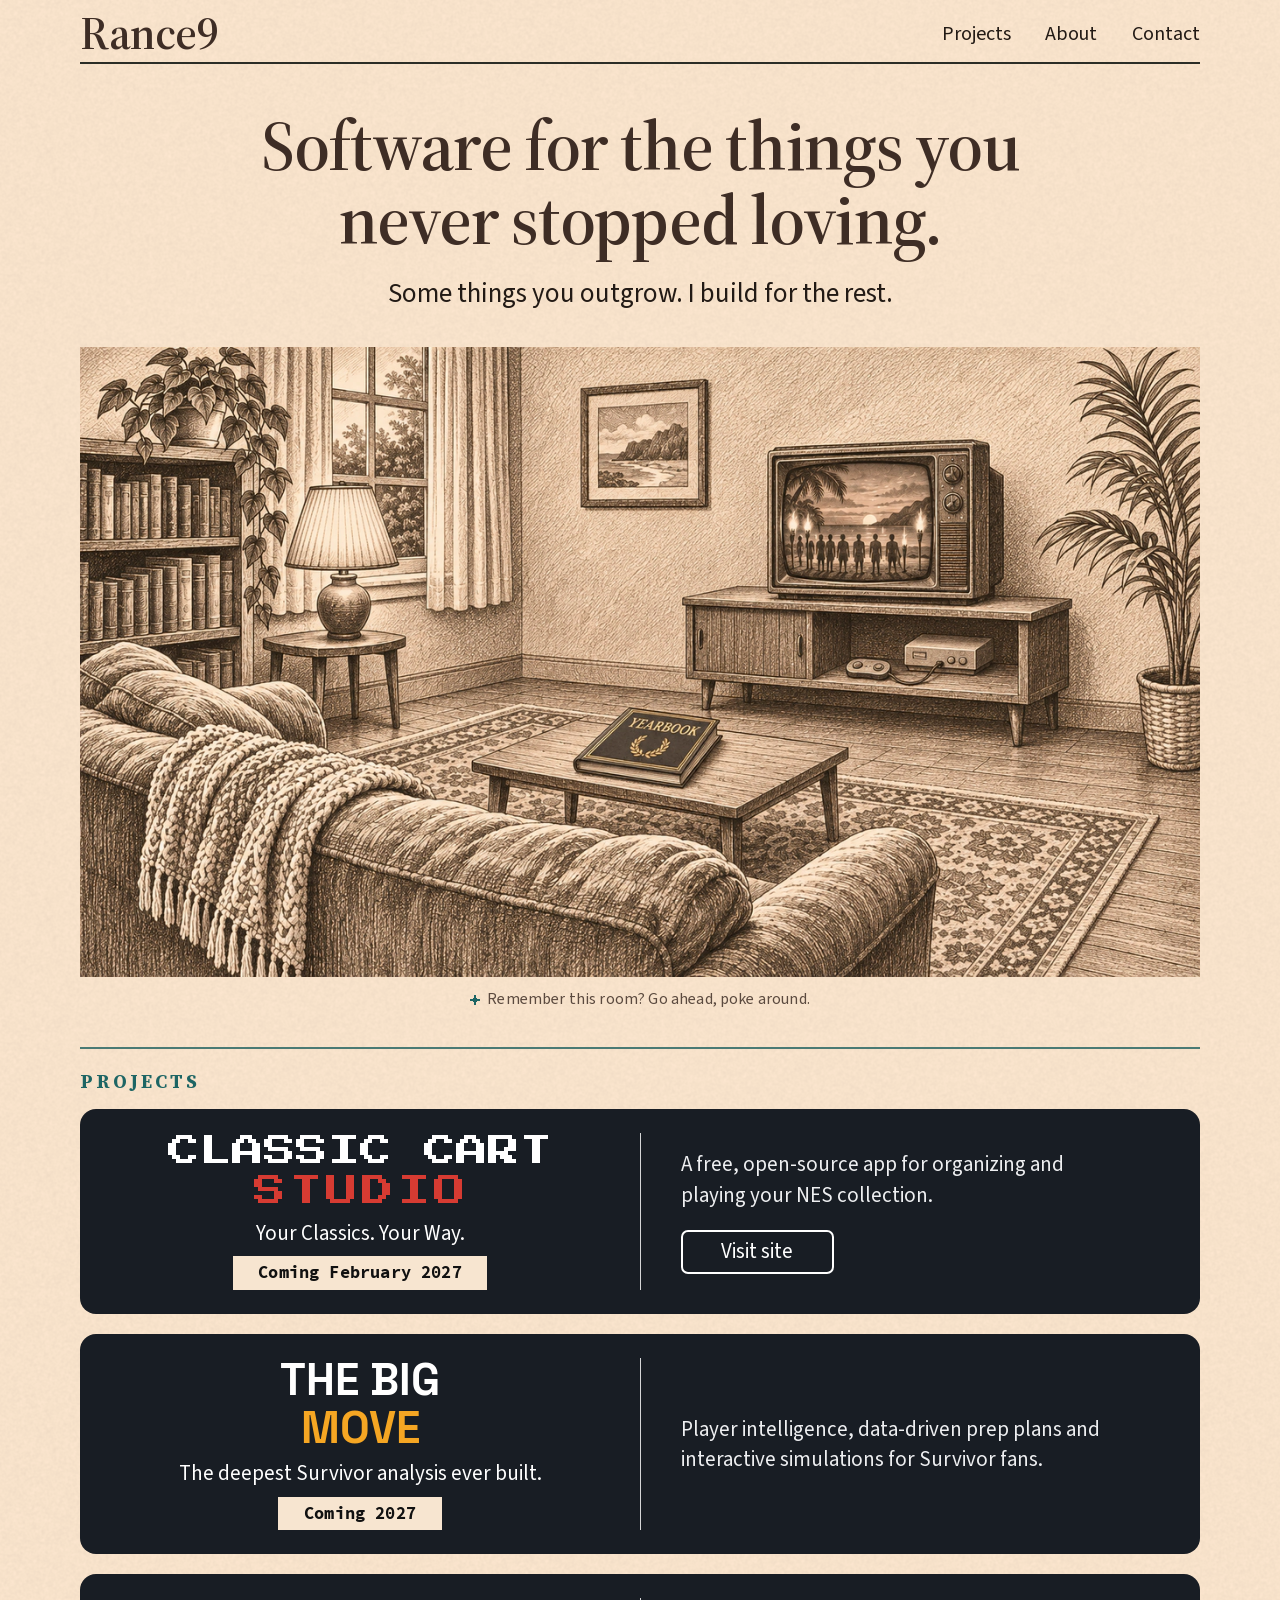
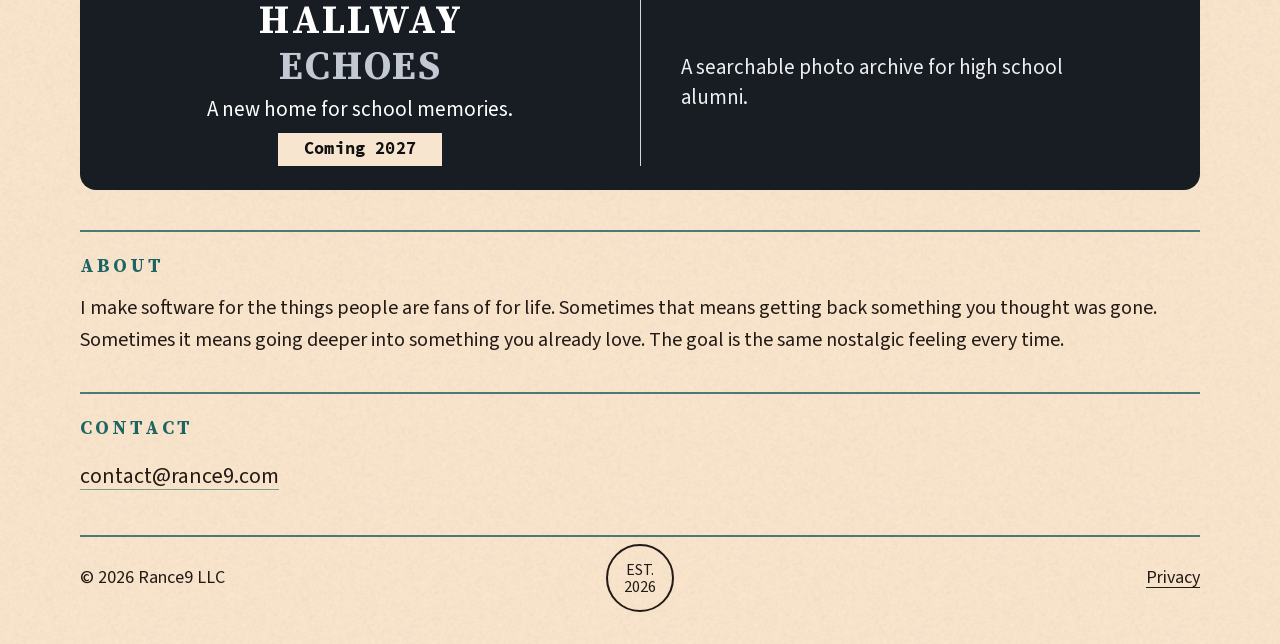
==== commit 00829a68: "Reword the picture caption: Remember this room? Go ahead, poke around." ====
--- a/index.html
+++ b/index.html
@@ -156,7 +156,7 @@
           </div>
           <p class="visually-hidden" aria-live="polite" data-tv-status></p>
         </div>
-        <p class="hero-caption"><svg class="hero-caption-icon" viewBox="0 0 7 7" width="10" height="10" aria-hidden="true" focusable="false" shape-rendering="crispEdges"><path fill="currentColor" d="M3 0h1v2h1v1h2v1H5v1H4v2H3V5H2V4H0V3h2V2h1z"/></svg>Some things in this room still work. Poke around.</p>
+        <p class="hero-caption"><svg class="hero-caption-icon" viewBox="0 0 7 7" width="10" height="10" aria-hidden="true" focusable="false" shape-rendering="crispEdges"><path fill="currentColor" d="M3 0h1v2h1v1h2v1H5v1H4v2H3V5H2V4H0V3h2V2h1z"/></svg>Remember this room? Go ahead, poke around.</p>
       </section>
 
       <section class="section" id="projects" aria-labelledby="projects-label">
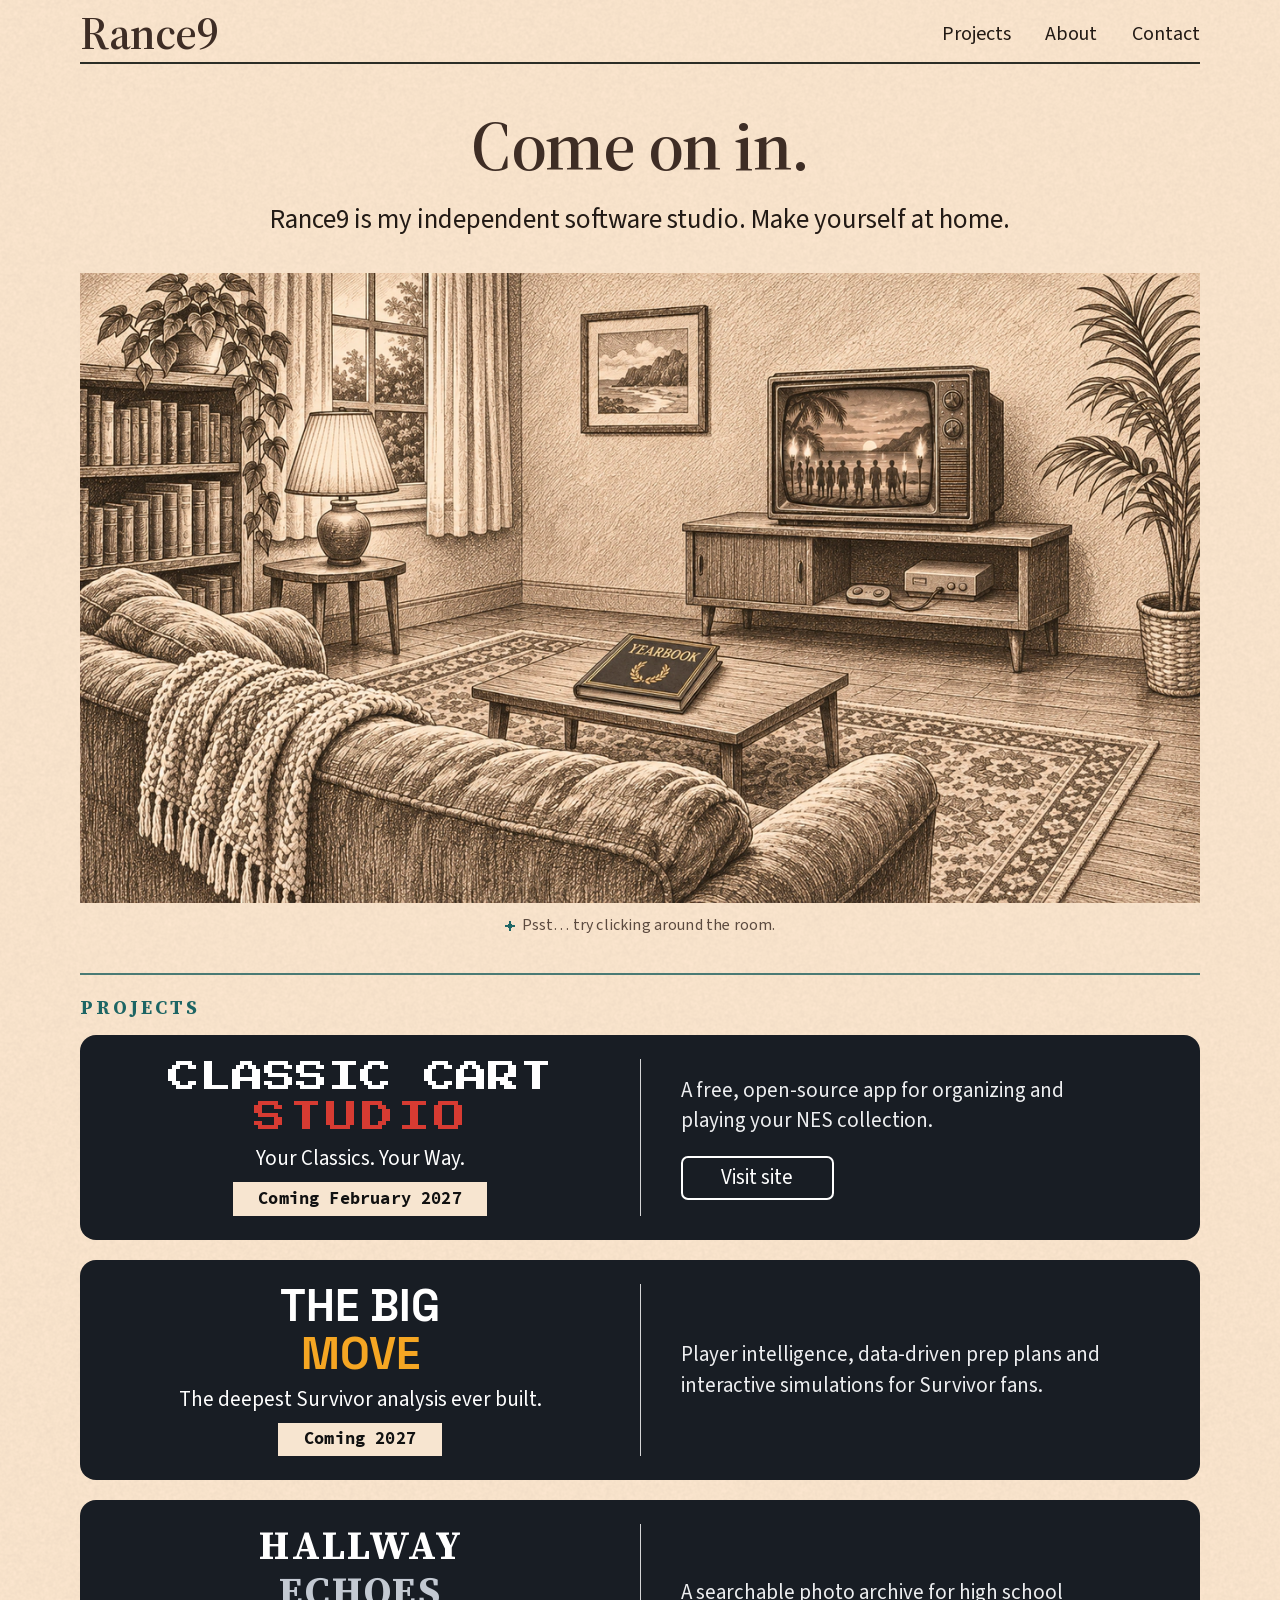
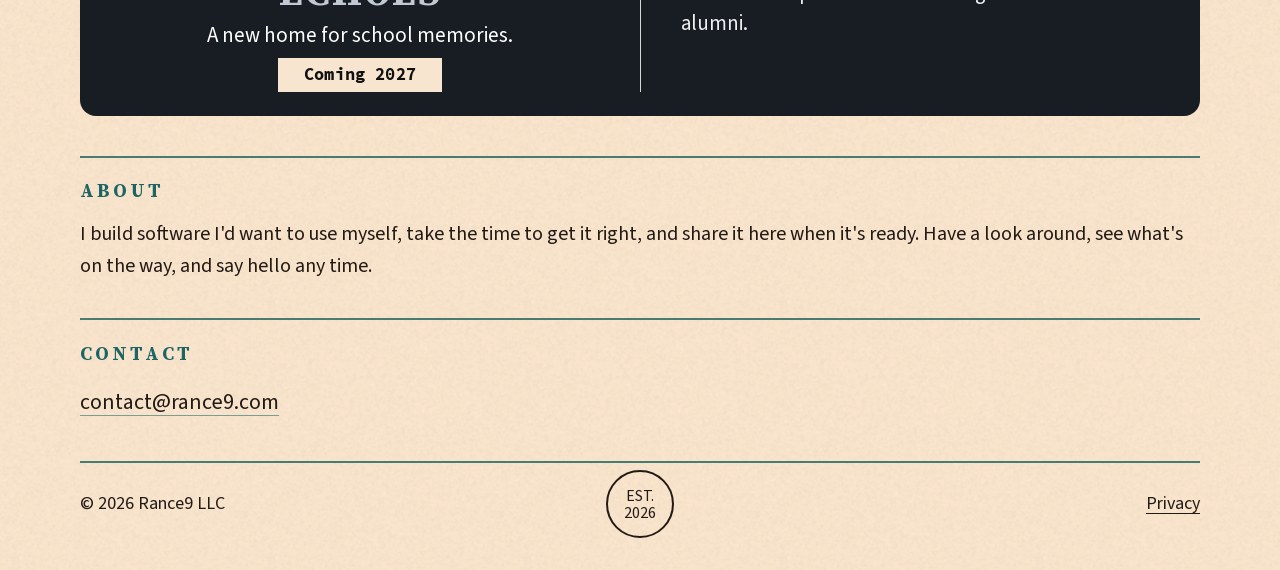
==== commit 9065f1a3: "New welcome wording: Come on in. - Headline "Come on in." with "Rance9 is my independent software st" ====
--- a/index.html
+++ b/index.html
@@ -5,25 +5,25 @@
   <meta name="viewport" content="width=device-width, initial-scale=1">
   <meta http-equiv="Content-Security-Policy" content="default-src 'none'; img-src 'self'; style-src 'self'; font-src 'self'; script-src 'self'; base-uri 'none'; form-action 'none'; object-src 'none'">
   <title>Rance9</title>
-  <meta name="description" content="Software for the things you never stopped loving.">
+  <meta name="description" content="Rance9 is my independent software studio. Make yourself at home.">
   <link rel="canonical" href="https://rance9.com/">
   <meta name="color-scheme" content="light">
   <meta name="theme-color" content="#F7E2CA">
   <meta property="og:type" content="website">
   <meta property="og:site_name" content="Rance9">
   <meta property="og:title" content="Rance9">
-  <meta property="og:description" content="Software for the things you never stopped loving.">
+  <meta property="og:description" content="Rance9 is my independent software studio. Make yourself at home.">
   <meta property="og:url" content="https://rance9.com/">
   <meta property="og:image" content="https://rance9.com/assets/images/social-preview.png">
   <meta property="og:image:type" content="image/png">
   <meta property="og:image:width" content="1200">
   <meta property="og:image:height" content="630">
-  <meta property="og:image:alt" content="The Rance9 name in a dark serif on cream paper, above a thin teal rule and the line: Software for the things you never stopped loving.">
+  <meta property="og:image:alt" content="The Rance9 name in a dark serif on cream paper, above a thin teal rule and the line: An independent software studio. Come on in.">
   <meta name="twitter:card" content="summary_large_image">
   <meta name="twitter:title" content="Rance9">
-  <meta name="twitter:description" content="Software for the things you never stopped loving.">
+  <meta name="twitter:description" content="Rance9 is my independent software studio. Make yourself at home.">
   <meta name="twitter:image" content="https://rance9.com/assets/images/social-preview.png">
-  <meta name="twitter:image:alt" content="The Rance9 name in a dark serif on cream paper, above a thin teal rule and the line: Software for the things you never stopped loving.">
+  <meta name="twitter:image:alt" content="The Rance9 name in a dark serif on cream paper, above a thin teal rule and the line: An independent software studio. Come on in.">
   <link rel="icon" href="assets/icons/favicon.ico" sizes="16x16 32x32 48x48">
   <link rel="icon" href="assets/icons/favicon.svg" type="image/svg+xml">
   <link rel="apple-touch-icon" href="assets/icons/apple-touch-icon.png">
@@ -51,8 +51,8 @@
   <main id="main" tabindex="-1">
     <div class="wrap">
       <section class="intro" aria-labelledby="headline">
-        <h1 id="headline">Software for the things you never stopped loving.</h1>
-        <p class="lede">Some things you outgrow. I build for the rest.</p>
+        <h1 id="headline">Come on in.</h1>
+        <p class="lede">Rance9 is my independent software studio. Make yourself at home.</p>
         <div class="hero">
           <picture>
             <source type="image/webp"
@@ -118,6 +118,8 @@
               <path id="hs-yearbook" vector-effect="non-scaling-stroke" d="M630 411L731 424L737 446L690 505L568 487L563 474Z"/>
               <path id="hs-lamp" vector-effect="non-scaling-stroke" d="M264 159L296 152H304L335 159L365 249L364 254L310 255L312 262L322 267L330 284V306L322 322L321 333H282L281 322L272 306L271 284L279 267L290 262L292 255L234 254L233 249Z"/>
               <path id="hs-picture" vector-effect="non-scaling-stroke" d="M573 47L716 37L718 184L573 183Z"/>
+              <path id="hs-book" vector-effect="non-scaling-stroke" d="M148 241Q148 239 150 239H157Q159 239 159 241V321H148Z"/>
+              <path id="hs-book-hit" d="M136 234H171V326H136Z"/>
             </defs>
             <g class="hotspot" role="button" tabindex="0" aria-label="The Big Move" data-tv-trigger hidden>
               <use class="hs-halo" href="#hs-tv"/><use class="hs-shape" href="#hs-tv"/>
@@ -133,6 +135,9 @@
             <g class="hotspot" role="button" tabindex="0" aria-label="Play Cartridge Catch" data-picture hidden>
               <use class="hs-halo" href="#hs-picture"/><use class="hs-shape" href="#hs-picture"/>
             </g>
+            <g class="hotspot" role="button" tabindex="0" aria-label="Play Memory Lane" data-book hidden>
+              <use class="hs-hit" href="#hs-book-hit"/><use class="hs-halo" href="#hs-book"/><use class="hs-shape" href="#hs-book"/>
+            </g>
           </svg>
           <div class="tv-ad" data-tv-ad hidden aria-hidden="true">
             <p class="tv-ad-title">The Big Move</p>
@@ -154,9 +159,25 @@
             </div>
             <button class="tv-game-close" type="button" aria-label="Close Dust Bunny Hunt" data-hunt-close>×</button>
           </div>
+          <div class="memory" role="group" aria-label="Memory Lane" tabindex="-1" data-memory hidden>
+            <div class="memory-book">
+              <p class="memory-head"><span class="memory-title">MEMORY LANE</span><span class="memory-moves">MOVES <b data-memory-moves>0</b></span></p>
+              <div class="memory-pages">
+                <div class="memory-page" data-memory-page></div>
+                <div class="memory-page" data-memory-page></div>
+              </div>
+              <div class="memory-done" data-memory-done hidden>
+                <p class="hunt-kicker">CLEARED!</p>
+                <p class="hunt-title" data-memory-result>0 MOVES</p>
+                <p class="hunt-text" data-memory-best></p>
+                <button class="hunt-button" type="button" data-memory-again>Play again</button>
+              </div>
+              <button class="tv-game-close" type="button" aria-label="Close Memory Lane" data-memory-close>×</button>
+            </div>
+          </div>
           <p class="visually-hidden" aria-live="polite" data-tv-status></p>
         </div>
-        <p class="hero-caption"><svg class="hero-caption-icon" viewBox="0 0 7 7" width="10" height="10" aria-hidden="true" focusable="false" shape-rendering="crispEdges"><path fill="currentColor" d="M3 0h1v2h1v1h2v1H5v1H4v2H3V5H2V4H0V3h2V2h1z"/></svg>Remember this room? Go ahead, poke around.</p>
+        <p class="hero-caption"><svg class="hero-caption-icon" viewBox="0 0 7 7" width="10" height="10" aria-hidden="true" focusable="false" shape-rendering="crispEdges"><path fill="currentColor" d="M3 0h1v2h1v1h2v1H5v1H4v2H3V5H2V4H0V3h2V2h1z"/></svg>Psst… try clicking around the room.</p>
       </section>
 
       <section class="section" id="projects" aria-labelledby="projects-label">
@@ -196,7 +217,7 @@
 
       <section class="section" id="about" aria-labelledby="about-label">
         <h2 class="section-label" id="about-label">ABOUT</h2>
-        <p class="body-copy">I make software for the things people are fans of for life. Sometimes that means getting back something you thought was gone. Sometimes it means going deeper into something you already love. The goal is the same nostalgic feeling every time.</p>
+        <p class="body-copy">I build software I'd want to use myself, take the time to get it right, and share it here when it's ready. Have a look around, see what's on the way, and say hello any time.</p>
       </section>
 
       <section class="section" id="contact" aria-labelledby="contact-label">
--- a/assets/css/styles.css
+++ b/assets/css/styles.css
@@ -329,7 +329,8 @@
   image-rendering: pixelated;
   cursor: pointer;
 }
-.tv-game[data-state="play"] .tv-game-screen { cursor: none; }
+/* Keep the mouse pointer visible while playing (the console follows it). */
+.tv-game[data-state="play"] .tv-game-screen { cursor: default; }
 .tv-game-close {
   position: absolute;
   top: 6px;
@@ -358,6 +359,7 @@
   background: rgba(34, 26, 21, 0.4);
   -webkit-backdrop-filter: blur(10px);
   backdrop-filter: blur(10px);
+  cursor: default;
 }
 
 /* Dust Bunny Hunt (secret): the whole picture is the playfield. */
@@ -365,6 +367,7 @@
   position: absolute;
   inset: 0;
   z-index: 4;
+  cursor: default;
   -webkit-user-select: none;
   user-select: none;
   touch-action: manipulation;
@@ -471,6 +474,116 @@
 @keyframes hunt-puff { to { transform: translate(var(--dx), var(--dy)); opacity: 0; } }
 @keyframes hunt-rise { to { transform: translate(-50%, -1.2em); opacity: 0; } }
 
+/* Memory Lane (the book on the middle shelf): an open book of cards. */
+.memory {
+  position: absolute;
+  left: 50%;
+  top: 50%;
+  z-index: 5;
+  width: min(30rem, calc(100vw - 32px));
+  transform: translate(-50%, -50%);
+}
+.memory:focus { outline: none; }
+.memory-book {
+  position: relative;
+  padding: 0.9rem 1rem 1.1rem;
+  border-radius: 10px;
+  background: #FBF1E3;
+  color: var(--ink);
+  box-shadow: 0 0 0 4px #3E2D25, 0 18px 48px rgba(0, 0, 0, 0.4);
+}
+.memory-head {
+  display: flex;
+  align-items: center;
+  justify-content: space-between;
+  gap: 1rem;
+  margin: 0 2.5rem 0.8rem 0;
+  font: 8px/1.4 var(--pixel);
+  color: var(--ink-brown);
+}
+.memory-title { font-size: 16px; }
+.memory-moves b { color: var(--teal); font-weight: 400; }
+@media (max-width: 419px) { .memory-title { font-size: 8px; } }
+.memory-pages {
+  position: relative;
+  display: grid;
+  grid-template-columns: 1fr 1fr;
+  gap: 1.25rem;
+}
+.memory-pages::before { /* The book's spine. */
+  content: "";
+  position: absolute;
+  top: -0.3rem;
+  bottom: -0.3rem;
+  left: 50%;
+  width: 2px;
+  transform: translateX(-50%);
+  background: #D9C4A8;
+  box-shadow: 0 0 10px 4px rgba(120, 90, 60, 0.18);
+}
+.memory-page {
+  display: grid;
+  grid-template-columns: 1fr 1fr;
+  gap: 0.45rem;
+}
+.memory-card {
+  aspect-ratio: 1 / 1;
+  padding: 0;
+  border: 0;
+  border-radius: 8px;
+  background: none;
+  perspective: 600px;
+  cursor: pointer;
+}
+.memory-card.is-matched { cursor: default; }
+.memory-card-inner {
+  position: relative;
+  display: block;
+  width: 100%;
+  height: 100%;
+  transform-style: preserve-3d;
+  transition: transform 0.3s ease;
+}
+.memory-card.is-up .memory-card-inner,
+.memory-card.is-matched .memory-card-inner { transform: rotateY(180deg); }
+.memory-card-back,
+.memory-card-face {
+  position: absolute;
+  inset: 0;
+  display: flex;
+  align-items: center;
+  justify-content: center;
+  border-radius: 8px;
+  -webkit-backface-visibility: hidden;
+  backface-visibility: hidden;
+}
+.memory-card-back {
+  background: #2B6E69 repeating-linear-gradient(45deg, rgba(255, 255, 255, 0.09) 0 6px, rgba(255, 255, 255, 0) 6px 12px);
+  box-shadow: inset 0 0 0 3px #1D4F4B;
+}
+.memory-card-face {
+  transform: rotateY(180deg);
+  background: #FFFFFF;
+  box-shadow: inset 0 0 0 2px #2B2D26;
+}
+.memory-card-face svg { display: block; width: 64%; height: auto; }
+.memory-card.is-matched .memory-card-face { box-shadow: inset 0 0 0 3px var(--tbm-gold); }
+.memory-card:focus-visible { outline: 3px solid var(--teal); outline-offset: 2px; }
+.memory-done {
+  position: absolute;
+  inset: 0;
+  display: flex;
+  flex-direction: column;
+  align-items: center;
+  justify-content: center;
+  padding: 1.25rem;
+  border-radius: 10px;
+  background: rgba(24, 29, 36, 0.92);
+  color: var(--card-text);
+  text-align: center;
+}
+.memory .tv-game-close { top: 8px; right: 8px; }
+
 /* Product pop-up from the yearbook and the console: the product's own look,
    a short blurb, its release, and a pill that opens the site in a new tab. */
 .product-modal {
@@ -486,6 +599,7 @@
   background: rgba(34, 26, 21, 0.4);
   -webkit-backdrop-filter: blur(10px);
   backdrop-filter: blur(10px);
+  cursor: default;
 }
 .product-modal-body {
   position: relative;
@@ -569,6 +683,8 @@
 }
 .hotspot .hs-shape { pointer-events: fill; }
 .hotspot .hs-halo { fill: none; pointer-events: none; }
+/* A wider, invisible tap area for thin objects such as a book spine. */
+.hotspot .hs-hit { pointer-events: fill; }
 
 @media (hover: hover) {
   /* Overlay blending warms the object up like a light coming on while keeping its detail. */
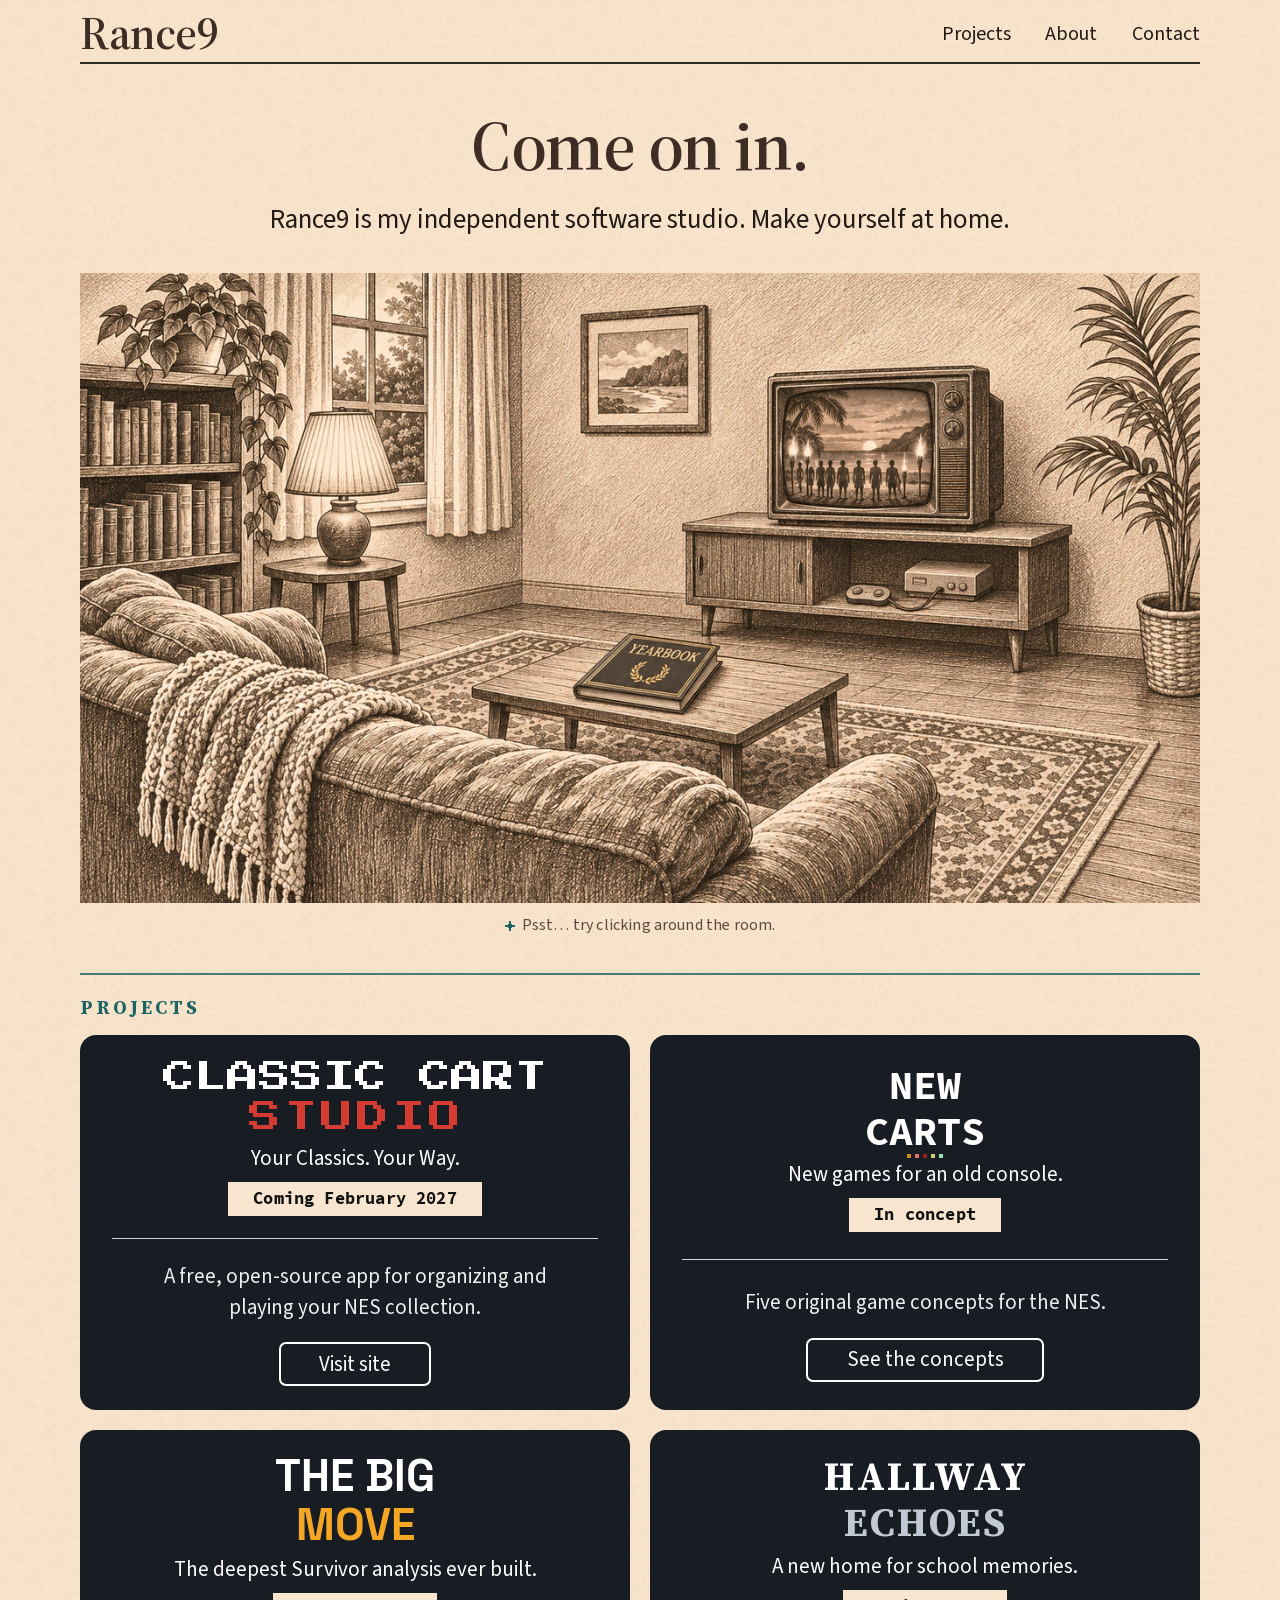
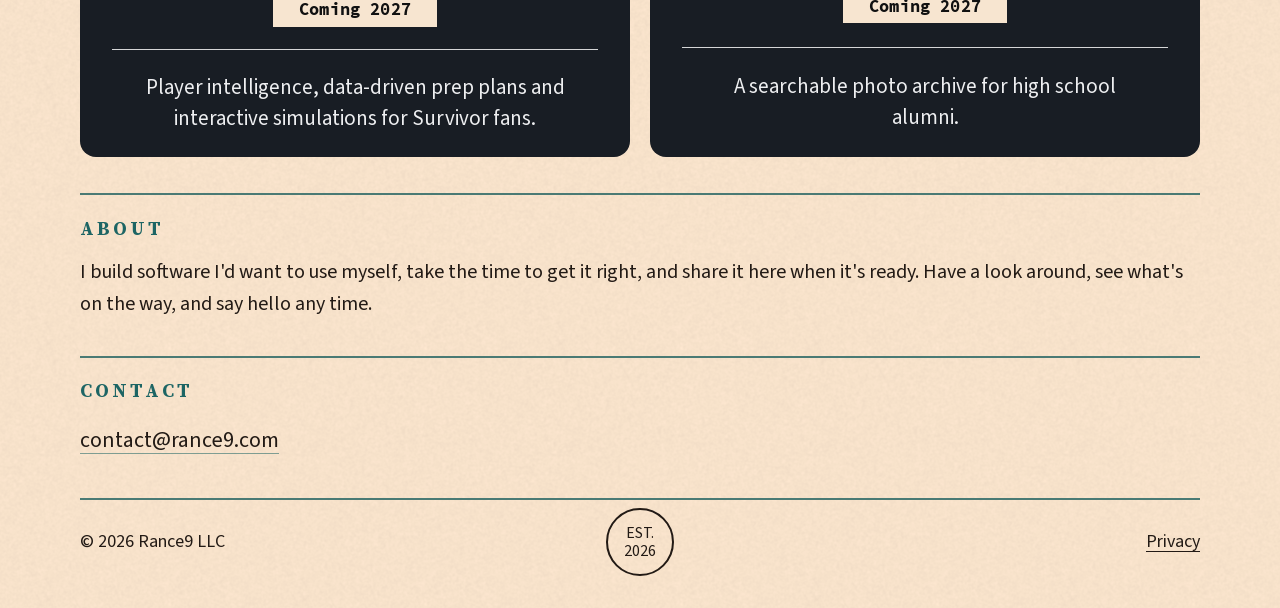
==== commit 1321f851: "Add New Carts: five original NES game concepts - New page at /new-carts/ presenting Crowned, One Fla" ====
--- a/index.html
+++ b/index.html
@@ -182,6 +182,7 @@
 
       <section class="section" id="projects" aria-labelledby="projects-label">
         <h2 class="section-label" id="projects-label">PROJECTS</h2>
+        <div class="projects-grid">
         <article class="product-card" aria-labelledby="product-name" data-product="ccs">
           <div class="product-id">
             <h3 class="product-name" id="product-name"><span class="product-name-top">CLASSIC CART</span> <span class="product-name-bottom">STUDIO</span></h3>
@@ -193,6 +194,17 @@
             <a class="button" href="https://classiccartstudio.com" target="_blank" rel="noopener">Visit site<span class="visually-hidden"> (Classic Cart Studio, opens in a new tab)</span></a>
           </div>
         </article>
+        <article class="product-card" aria-labelledby="product-name-nc" data-product="nc">
+          <div class="product-id">
+            <h3 class="product-name product-name--nc" id="product-name-nc"><span class="product-name-top">NEW</span> <span class="product-name-bottom">CARTS</span></h3>
+            <p class="product-tagline">New games for an old console.</p>
+            <p class="product-release">In concept</p>
+          </div>
+          <div class="product-info">
+            <p class="product-description">Five original game concepts for the NES.</p>
+            <a class="button" href="/new-carts/">See the concepts<span class="visually-hidden"> (New Carts)</span></a>
+          </div>
+        </article>
         <article class="product-card" aria-labelledby="product-name-tbm" data-product="tbm">
           <div class="product-id">
             <h3 class="product-name product-name--tbm" id="product-name-tbm"><span class="product-name-top">THE BIG</span> <span class="product-name-bottom">MOVE</span></h3>
@@ -213,6 +225,7 @@
             <p class="product-description">A searchable photo archive for high school alumni.</p>
           </div>
         </article>
+        </div>
       </section>
 
       <section class="section" id="about" aria-labelledby="about-label">
--- a/assets/css/styles.css
+++ b/assets/css/styles.css
@@ -1101,3 +1101,74 @@
     scroll-behavior: auto !important;
   }
 }
+
+#projects .projects-grid {
+  display: grid;
+  grid-template-columns: minmax(0, 1fr);
+  gap: 1.25rem;
+}
+
+#projects .projects-grid > .product-card {
+  min-width: 0;
+  margin: 0;
+}
+
+#projects .product-name--nc {
+  position: relative;
+  font-family: var(--mono);
+  font-weight: 700;
+  font-size: 2.5rem;
+  line-height: 1.05;
+  letter-spacing: 0;
+}
+
+#projects .product-name--nc .product-name-bottom {
+  color: var(--card-text);
+  letter-spacing: 0;
+  margin-right: 0;
+}
+
+#projects .product-name--nc::after {
+  content: "";
+  position: absolute;
+  left: calc(50% - 18px);
+  bottom: -6px;
+  width: 4px;
+  height: 4px;
+  background: #d48820;
+  box-shadow:
+    8px 0 #ec6a64,
+    16px 0 #982220,
+    24px 0 #ccd278,
+    32px 0 #98e2b4;
+  pointer-events: none;
+}
+
+@media (max-width: 1023px) {
+  #projects .product-name--nc {
+    font-size: 2.25rem;
+  }
+}
+
+@media (min-width: 1024px) {
+  #projects .projects-grid {
+    grid-template-columns: repeat(2, minmax(0, 1fr));
+  }
+
+  #projects .projects-grid > .product-card {
+    grid-template-columns: minmax(0, 1fr);
+  }
+
+  #projects .projects-grid > .product-card > .product-id {
+    padding-right: 0;
+  }
+
+  #projects .projects-grid > .product-card > .product-info {
+    align-items: center;
+    text-align: center;
+    border-left: 0;
+    border-top: 1px solid var(--card-rule);
+    margin-top: 1.4rem;
+    padding: 1.4rem 0 0;
+  }
+}
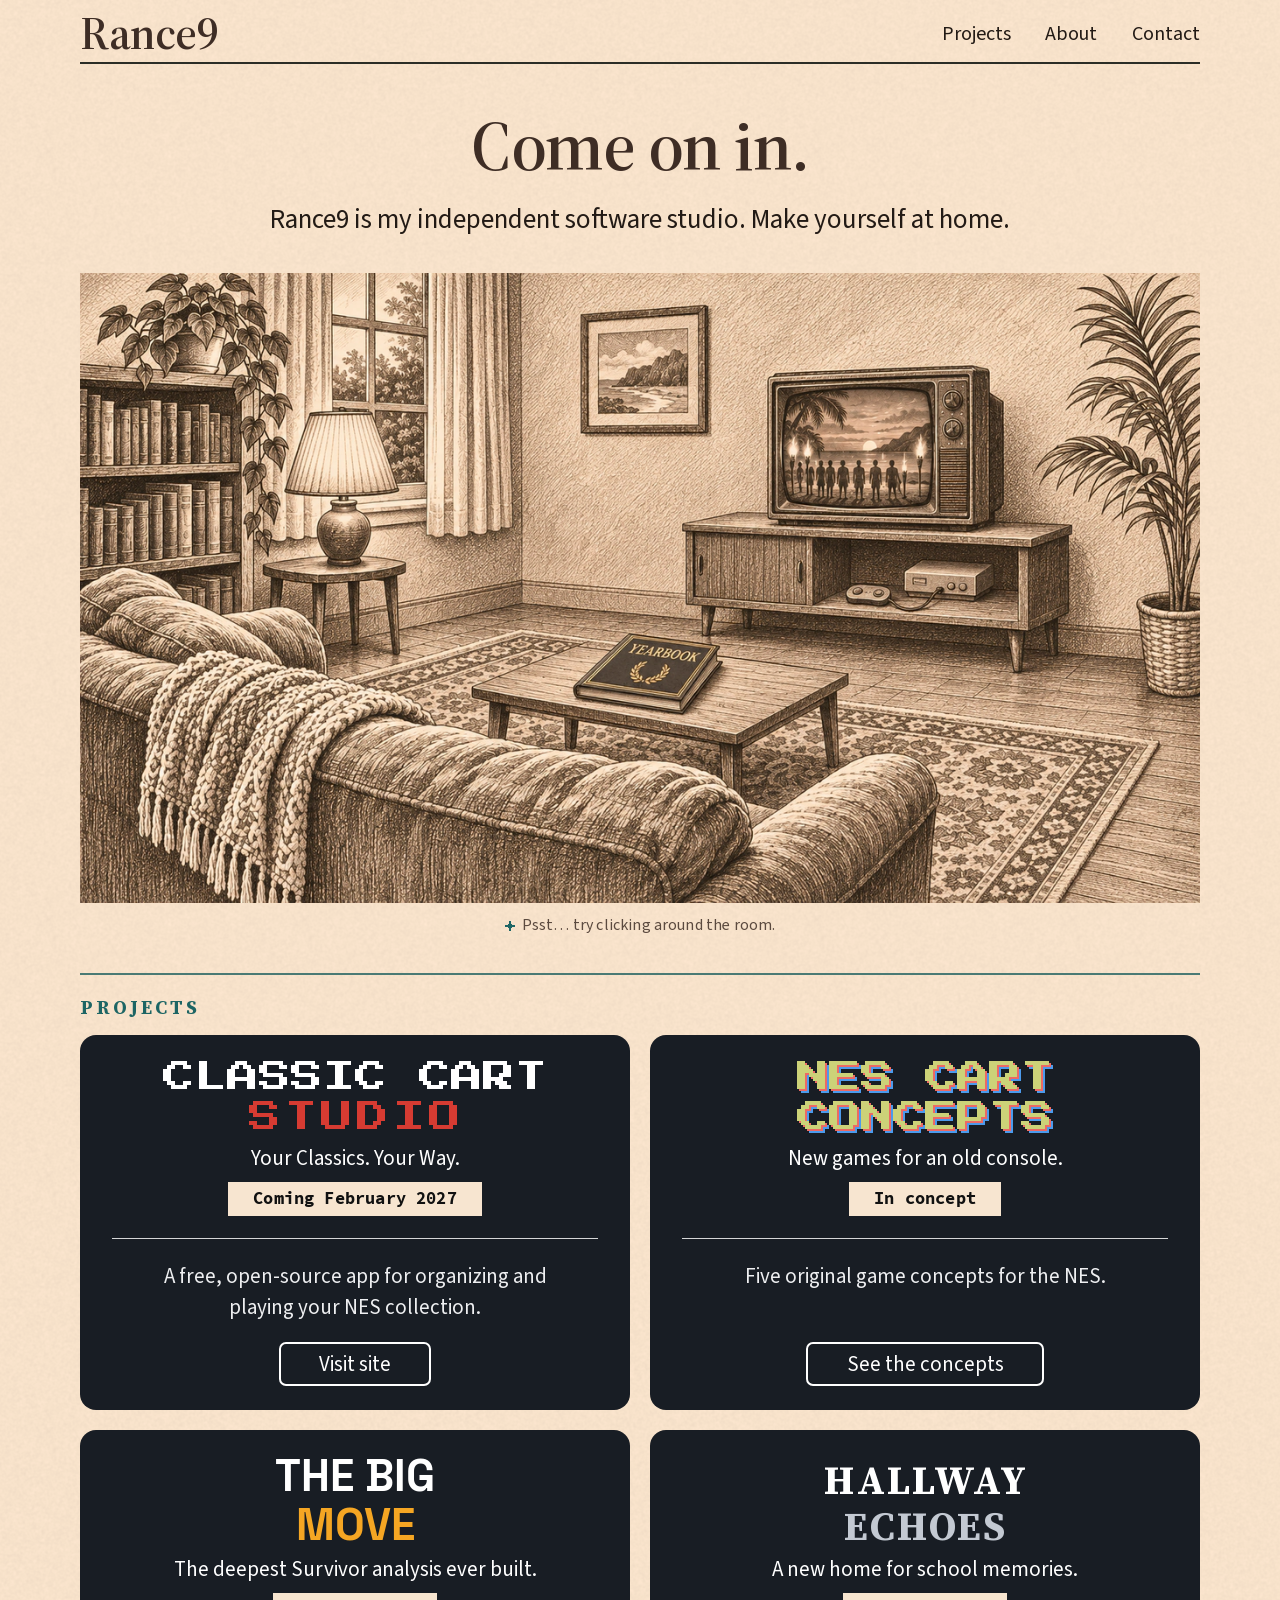
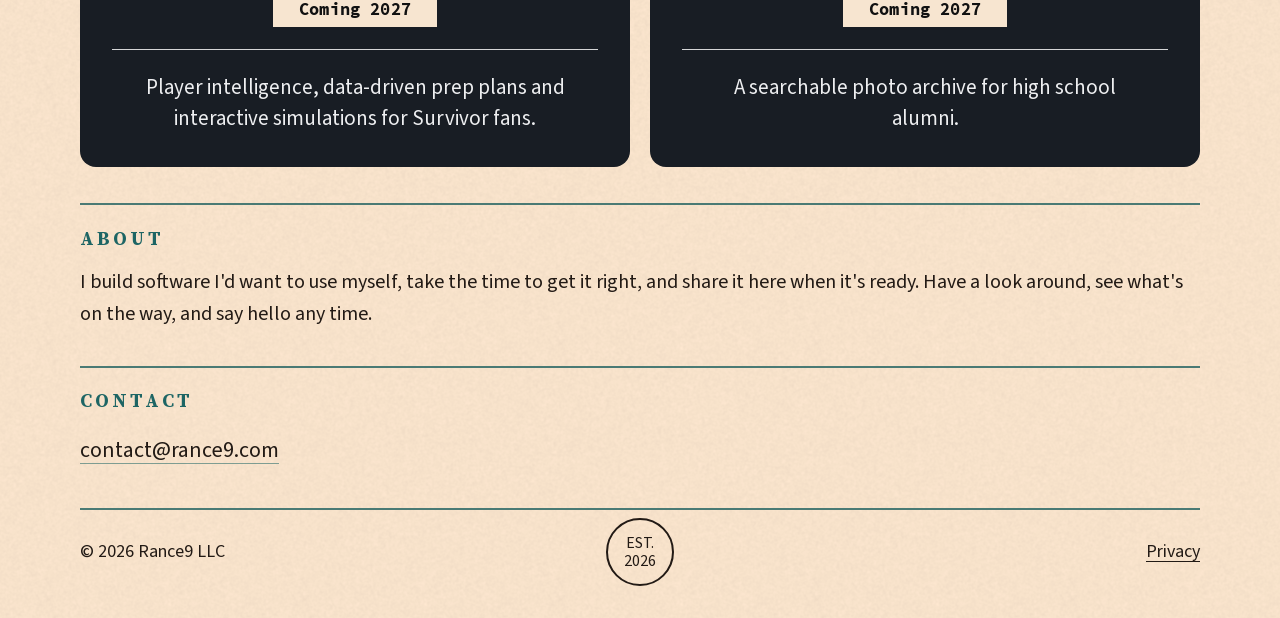
==== commit efb07bd7: "Rename New Carts to NES Cart Concepts and line up the project cards Home page: the project card is n" ====
--- a/index.html
+++ b/index.html
@@ -196,13 +196,13 @@
         </article>
         <article class="product-card" aria-labelledby="product-name-nc" data-product="nc">
           <div class="product-id">
-            <h3 class="product-name product-name--nc" id="product-name-nc"><span class="product-name-top">NEW</span> <span class="product-name-bottom">CARTS</span></h3>
+            <h3 class="product-name product-name--nc" id="product-name-nc"><span class="product-name-top">NES CART</span> <span class="product-name-bottom">CONCEPTS</span></h3>
             <p class="product-tagline">New games for an old console.</p>
             <p class="product-release">In concept</p>
           </div>
           <div class="product-info">
             <p class="product-description">Five original game concepts for the NES.</p>
-            <a class="button" href="/new-carts/">See the concepts<span class="visually-hidden"> (New Carts)</span></a>
+            <a class="button" href="/new-carts/">See the concepts<span class="visually-hidden"> (NES Cart Concepts)</span></a>
           </div>
         </article>
         <article class="product-card" aria-labelledby="product-name-tbm" data-product="tbm">
--- a/assets/css/styles.css
+++ b/assets/css/styles.css
@@ -1102,6 +1102,10 @@
   }
 }
 
+/* Projects: four cards on a shared grid. On wide screens the cards sit two
+   per row and share row tracks (subgrid), so every part of a card (title,
+   tagline, release, divider, description, button) lines up with the same
+   part of the card beside it, whatever the text lengths. */
 #projects .projects-grid {
   display: grid;
   grid-template-columns: minmax(0, 1fr);
@@ -1113,40 +1117,22 @@
   margin: 0;
 }
 
-#projects .product-name--nc {
-  position: relative;
-  font-family: var(--mono);
-  font-weight: 700;
-  font-size: 2.5rem;
-  line-height: 1.05;
-  letter-spacing: 0;
-}
-
+/* NES Cart Concepts: the title wears its page's logo, lemon pixel letters
+   with coral and sky-blue layered shadows. */
+#projects .product-name--nc .product-name-top,
 #projects .product-name--nc .product-name-bottom {
-  color: var(--card-text);
+  color: #ccd278;
+  text-shadow: 2px 2px 0 #ec6a64, 4px 4px 0 #4c9aec;
+}
+#projects .product-name--nc .product-name-bottom {
   letter-spacing: 0;
   margin-right: 0;
 }
 
-#projects .product-name--nc::after {
-  content: "";
-  position: absolute;
-  left: calc(50% - 18px);
-  bottom: -6px;
-  width: 4px;
-  height: 4px;
-  background: #d48820;
-  box-shadow:
-    8px 0 #ec6a64,
-    16px 0 #982220,
-    24px 0 #ccd278,
-    32px 0 #98e2b4;
-  pointer-events: none;
-}
-
-@media (max-width: 1023px) {
-  #projects .product-name--nc {
-    font-size: 2.25rem;
+@media (max-width: 359px) {
+  #projects .product-name--nc .product-name-top,
+  #projects .product-name--nc .product-name-bottom {
+    text-shadow: 1px 1px 0 #ec6a64, 2px 2px 0 #4c9aec;
   }
 }
 
@@ -1156,19 +1142,37 @@
   }
 
   #projects .projects-grid > .product-card {
+    grid-row: span 5;
     grid-template-columns: minmax(0, 1fr);
+    grid-template-rows: subgrid;
+    row-gap: 0;
+    align-items: start;
   }
 
   #projects .projects-grid > .product-card > .product-id {
+    grid-row: 1 / span 3;
+    display: grid;
+    grid-template-rows: subgrid;
+    row-gap: 0;
+    justify-items: center;
     padding-right: 0;
   }
 
   #projects .projects-grid > .product-card > .product-info {
-    align-items: center;
+    grid-row: 4 / span 2;
+    display: grid;
+    grid-template-rows: subgrid;
+    row-gap: 0;
+    align-items: start;
+    justify-items: center;
     text-align: center;
     border-left: 0;
     border-top: 1px solid var(--card-rule);
     margin-top: 1.4rem;
     padding: 1.4rem 0 0;
   }
-}
+
+  #projects .projects-grid .product-name {
+    align-self: end;
+  }
+}
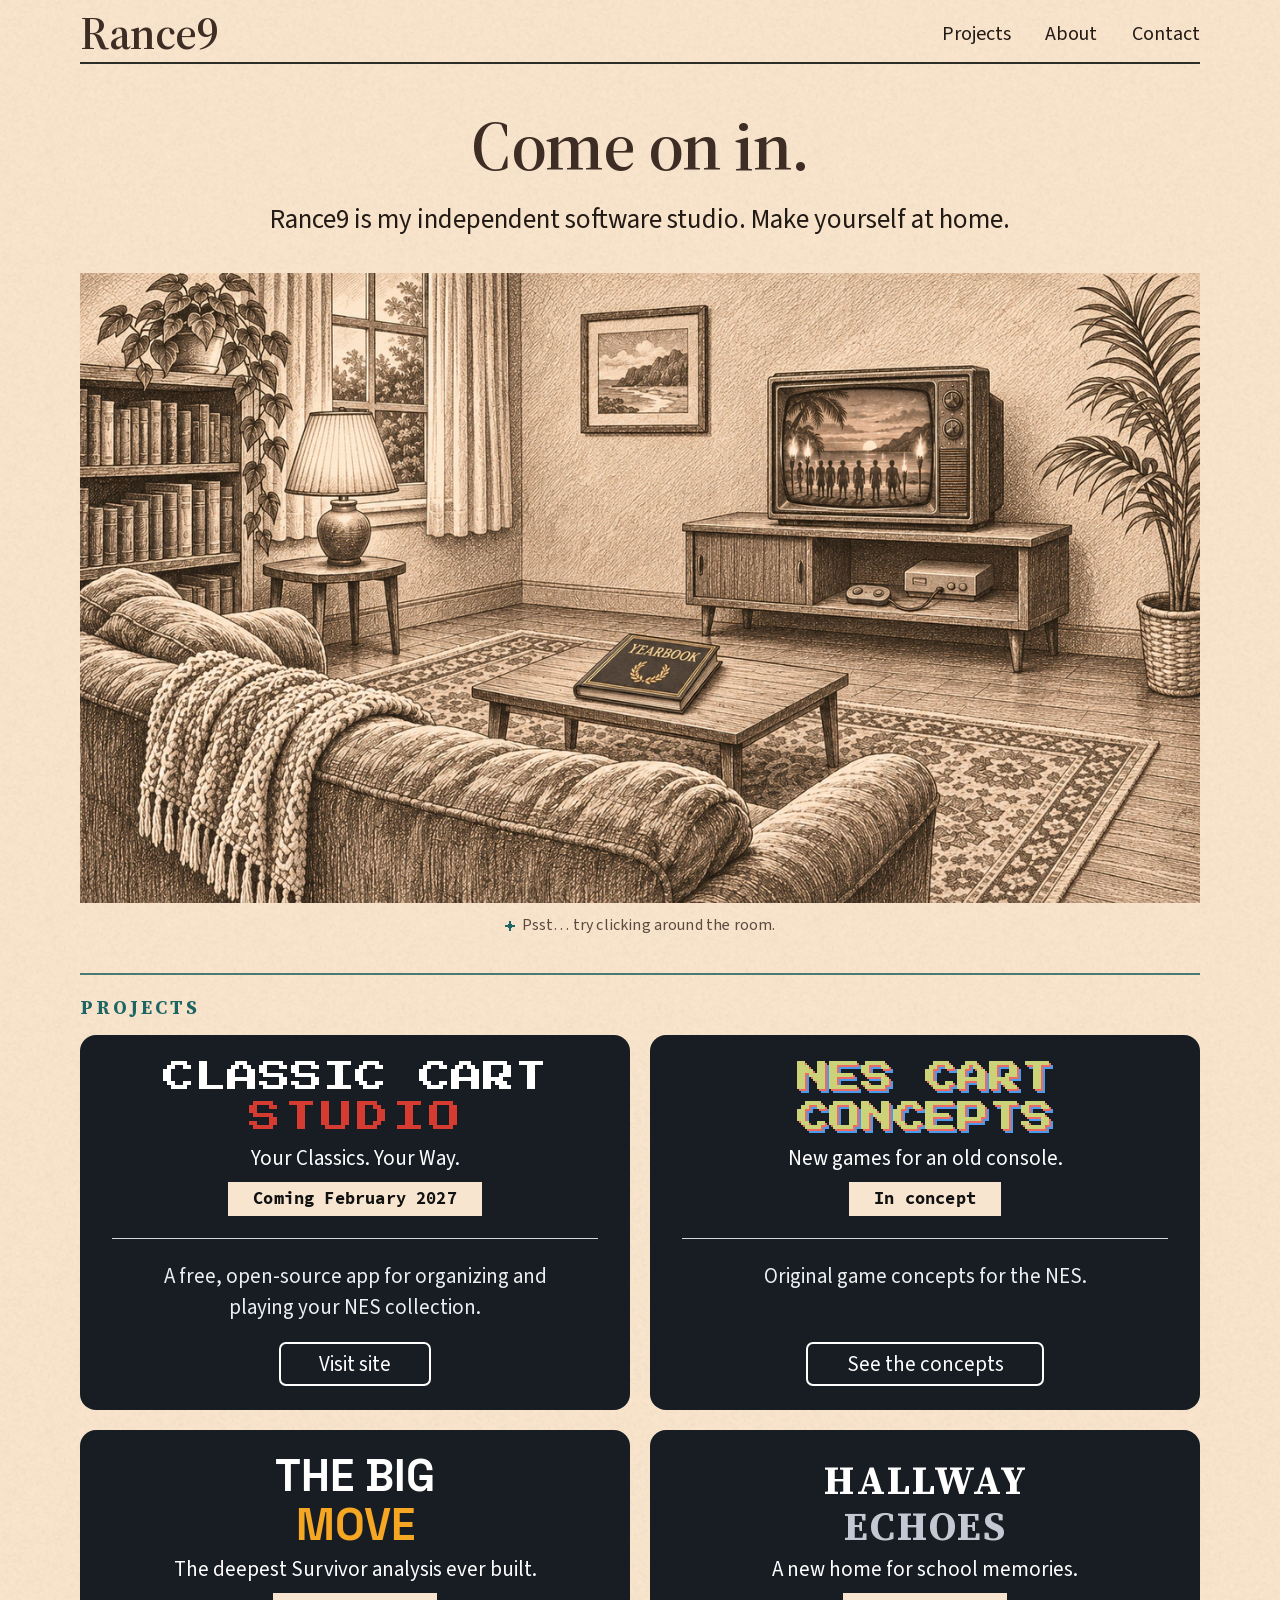
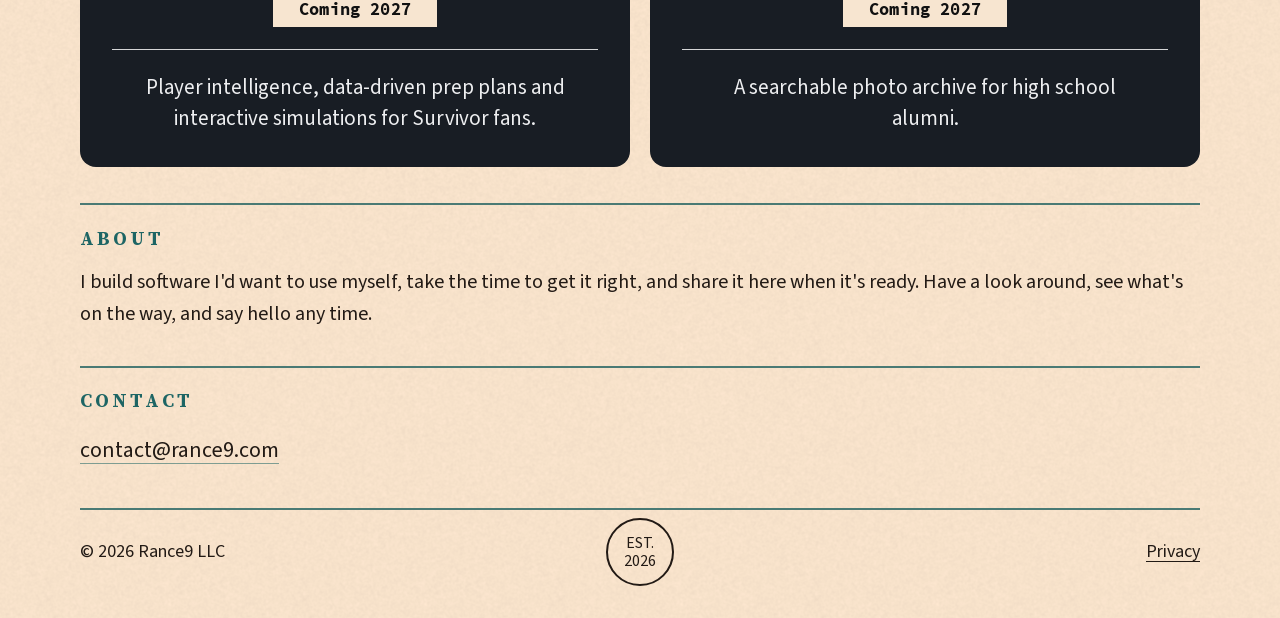
==== commit b3356d19: "Drop the count from the NES Cart Concepts card description" ====
--- a/index.html
+++ b/index.html
@@ -201,7 +201,7 @@
             <p class="product-release">In concept</p>
           </div>
           <div class="product-info">
-            <p class="product-description">Five original game concepts for the NES.</p>
+            <p class="product-description">Original game concepts for the NES.</p>
             <a class="button" href="/new-carts/">See the concepts<span class="visually-hidden"> (NES Cart Concepts)</span></a>
           </div>
         </article>
